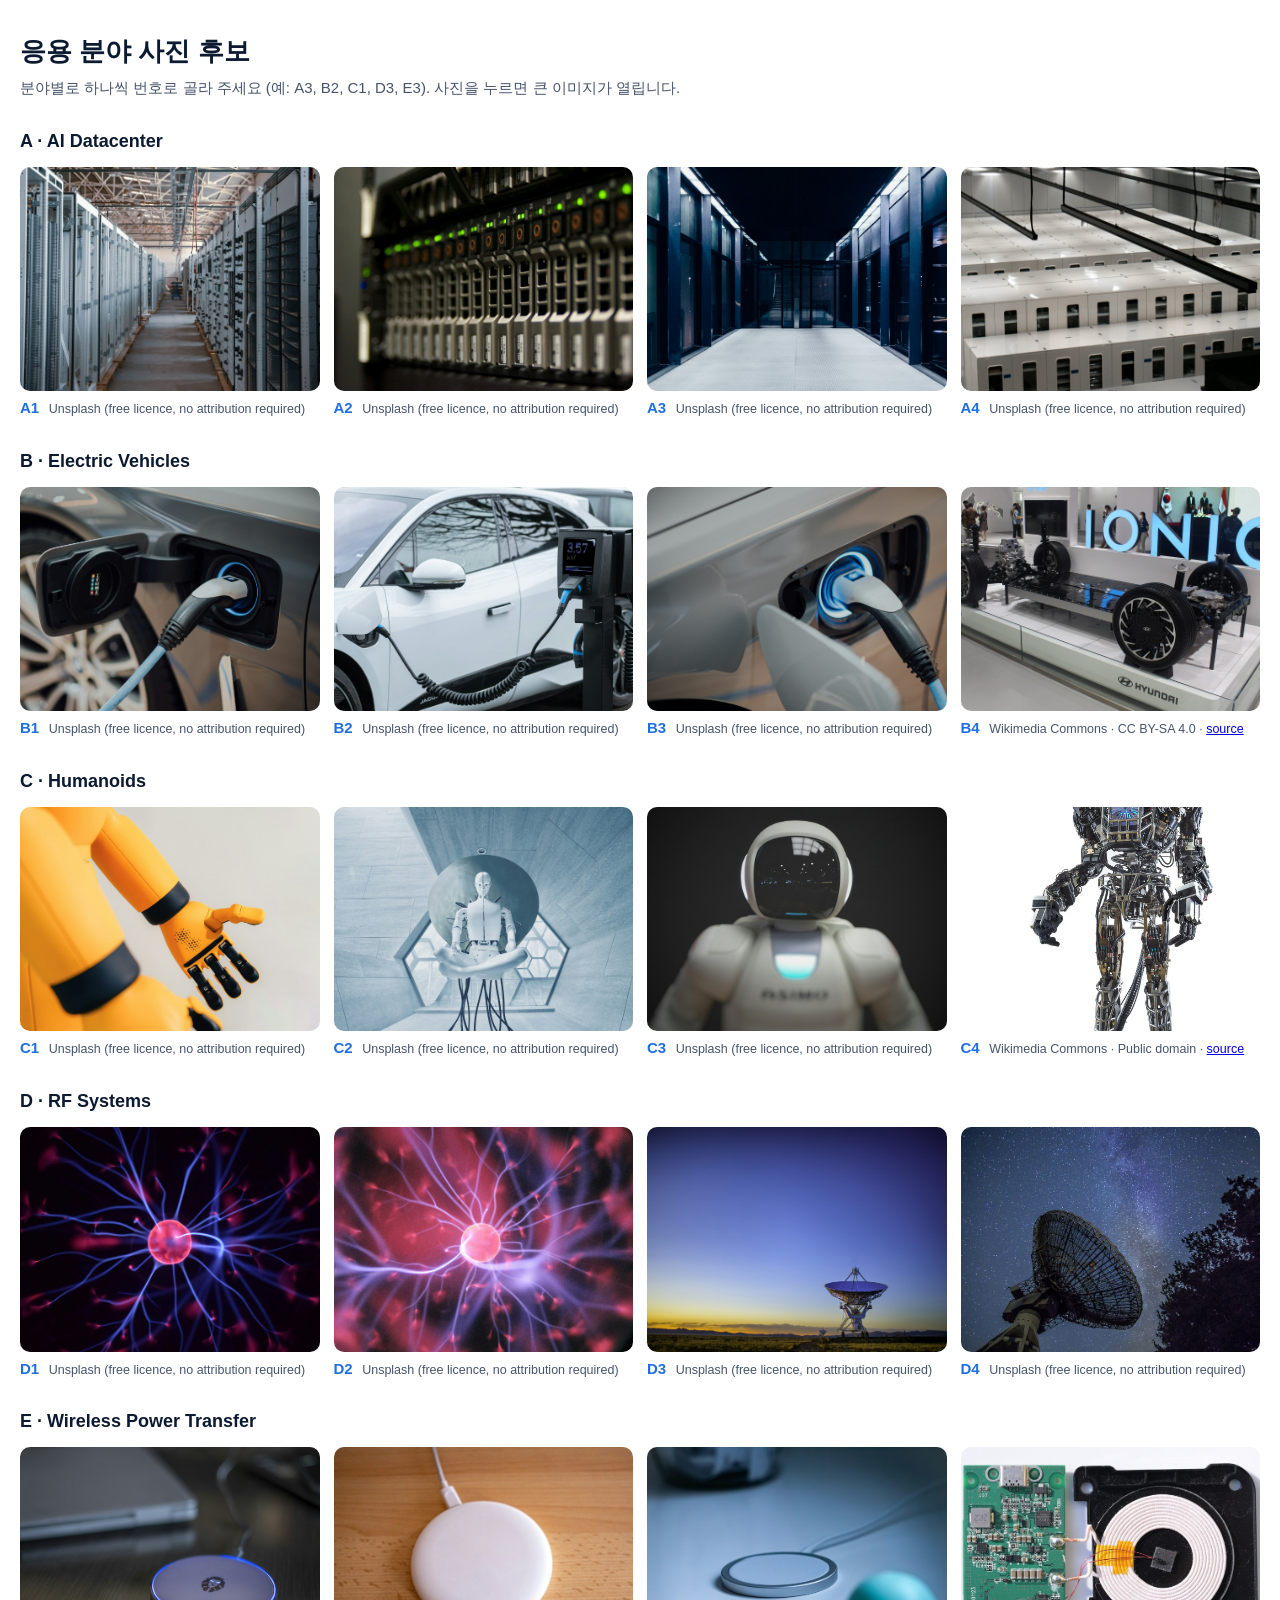
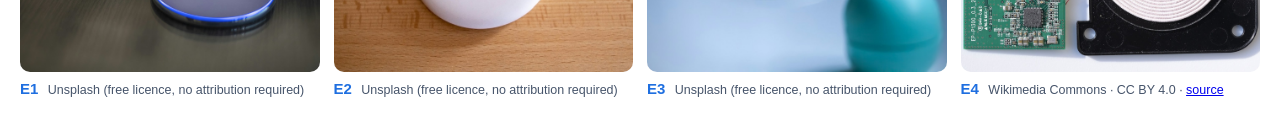
==== candidates/index.html @ ed3c1714 "Add photo candidates page Co-Authored-By: Claude Opus 5.5 (1M context) <noreply@anthropic.com>" ====
<!doctype html><html lang="ko"><head><meta charset="utf-8"><meta name="viewport" content="width=device-width,initial-scale=1"><title>Application photo candidates</title>
<style>body{margin:0;font:15px/1.5 Inter,Arial,sans-serif;color:#0b1a30;background:#fff}main{max-width:1240px;margin:0 auto;padding:32px 16px}h1{font-size:26px;margin:0 0 6px}p{color:#46546a;margin:0 0 24px}h2{font-size:18px;margin:28px 0 12px}.g{display:grid;grid-template-columns:repeat(4,minmax(0,1fr));gap:14px}figure{margin:0}img{width:100%;aspect-ratio:4/3;object-fit:cover;border-radius:10px;display:block}figcaption{font-size:12.5px;color:#46546a;margin-top:6px}figcaption b{font-size:15px;color:#1f6fe0;margin-right:6px}@media(max-width:800px){.g{grid-template-columns:repeat(2,minmax(0,1fr))}}</style></head>
<body><main><h1>응용 분야 사진 후보</h1><p>분야별로 하나씩 번호로 골라 주세요 (예: A3, B2, C1, D3, E3). 사진을 누르면 큰 이미지가 열립니다.</p><section><h2>A · AI Datacenter</h2><div class="g"><figure><a href="img/A1.jpg" target="_blank"><img src="img/A1.jpg" alt="A1"></a><figcaption><b>A1</b> Unsplash (free licence, no attribution required)</figcaption></figure><figure><a href="img/A2.jpg" target="_blank"><img src="img/A2.jpg" alt="A2"></a><figcaption><b>A2</b> Unsplash (free licence, no attribution required)</figcaption></figure><figure><a href="img/A3.jpg" target="_blank"><img src="img/A3.jpg" alt="A3"></a><figcaption><b>A3</b> Unsplash (free licence, no attribution required)</figcaption></figure><figure><a href="img/A4.jpg" target="_blank"><img src="img/A4.jpg" alt="A4"></a><figcaption><b>A4</b> Unsplash (free licence, no attribution required)</figcaption></figure></div></section><section><h2>B · Electric Vehicles</h2><div class="g"><figure><a href="img/B1.jpg" target="_blank"><img src="img/B1.jpg" alt="B1"></a><figcaption><b>B1</b> Unsplash (free licence, no attribution required)</figcaption></figure><figure><a href="img/B2.jpg" target="_blank"><img src="img/B2.jpg" alt="B2"></a><figcaption><b>B2</b> Unsplash (free licence, no attribution required)</figcaption></figure><figure><a href="img/B3.jpg" target="_blank"><img src="img/B3.jpg" alt="B3"></a><figcaption><b>B3</b> Unsplash (free licence, no attribution required)</figcaption></figure><figure><a href="img/B4.jpg" target="_blank"><img src="img/B4.jpg" alt="B4"></a><figcaption><b>B4</b> Wikimedia Commons · CC BY-SA 4.0 · <a href="https://commons.wikimedia.org/wiki/File:Hyundai_Electric_Global_Modular_Platform_showcase.jpg" target="_blank" rel="noopener">source</a></figcaption></figure></div></section><section><h2>C · Humanoids</h2><div class="g"><figure><a href="img/C1.jpg" target="_blank"><img src="img/C1.jpg" alt="C1"></a><figcaption><b>C1</b> Unsplash (free licence, no attribution required)</figcaption></figure><figure><a href="img/C2.jpg" target="_blank"><img src="img/C2.jpg" alt="C2"></a><figcaption><b>C2</b> Unsplash (free licence, no attribution required)</figcaption></figure><figure><a href="img/C3.jpg" target="_blank"><img src="img/C3.jpg" alt="C3"></a><figcaption><b>C3</b> Unsplash (free licence, no attribution required)</figcaption></figure><figure><a href="img/C4.jpg" target="_blank"><img src="img/C4.jpg" alt="C4"></a><figcaption><b>C4</b> Wikimedia Commons · Public domain · <a href="https://commons.wikimedia.org/wiki/File:Atlas_frontview_2013.jpg" target="_blank" rel="noopener">source</a></figcaption></figure></div></section><section><h2>D · RF Systems</h2><div class="g"><figure><a href="img/D1.jpg" target="_blank"><img src="img/D1.jpg" alt="D1"></a><figcaption><b>D1</b> Unsplash (free licence, no attribution required)</figcaption></figure><figure><a href="img/D2.jpg" target="_blank"><img src="img/D2.jpg" alt="D2"></a><figcaption><b>D2</b> Unsplash (free licence, no attribution required)</figcaption></figure><figure><a href="img/D3.jpg" target="_blank"><img src="img/D3.jpg" alt="D3"></a><figcaption><b>D3</b> Unsplash (free licence, no attribution required)</figcaption></figure><figure><a href="img/D4.jpg" target="_blank"><img src="img/D4.jpg" alt="D4"></a><figcaption><b>D4</b> Unsplash (free licence, no attribution required)</figcaption></figure></div></section><section><h2>E · Wireless Power Transfer</h2><div class="g"><figure><a href="img/E1.jpg" target="_blank"><img src="img/E1.jpg" alt="E1"></a><figcaption><b>E1</b> Unsplash (free licence, no attribution required)</figcaption></figure><figure><a href="img/E2.jpg" target="_blank"><img src="img/E2.jpg" alt="E2"></a><figcaption><b>E2</b> Unsplash (free licence, no attribution required)</figcaption></figure><figure><a href="img/E3.jpg" target="_blank"><img src="img/E3.jpg" alt="E3"></a><figcaption><b>E3</b> Unsplash (free licence, no attribution required)</figcaption></figure><figure><a href="img/E4.jpg" target="_blank"><img src="img/E4.jpg" alt="E4"></a><figcaption><b>E4</b> Wikimedia Commons · CC BY 4.0 · <a href="https://commons.wikimedia.org/wiki/File:Samsung_EP-P1300_wireless_charger_internals.jpg" target="_blank" rel="noopener">source</a></figcaption></figure></div></section></main></body></html>
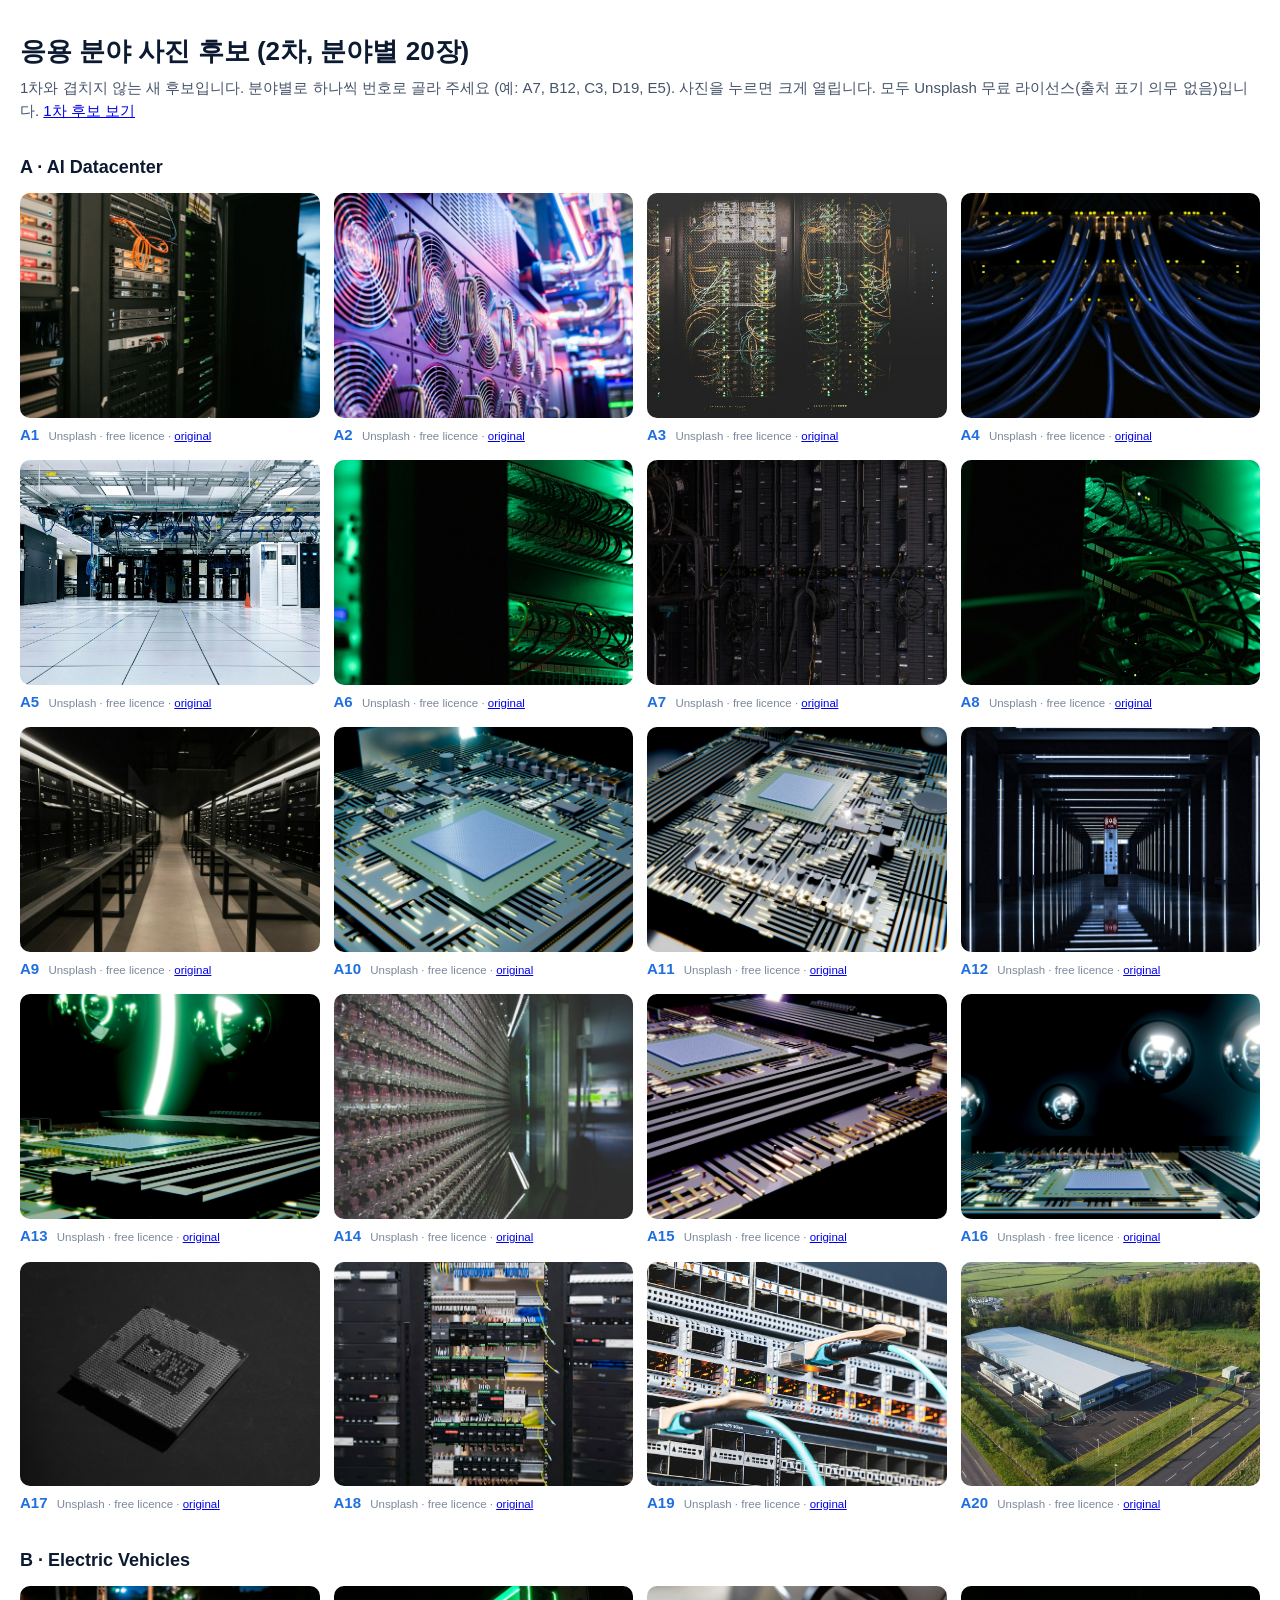
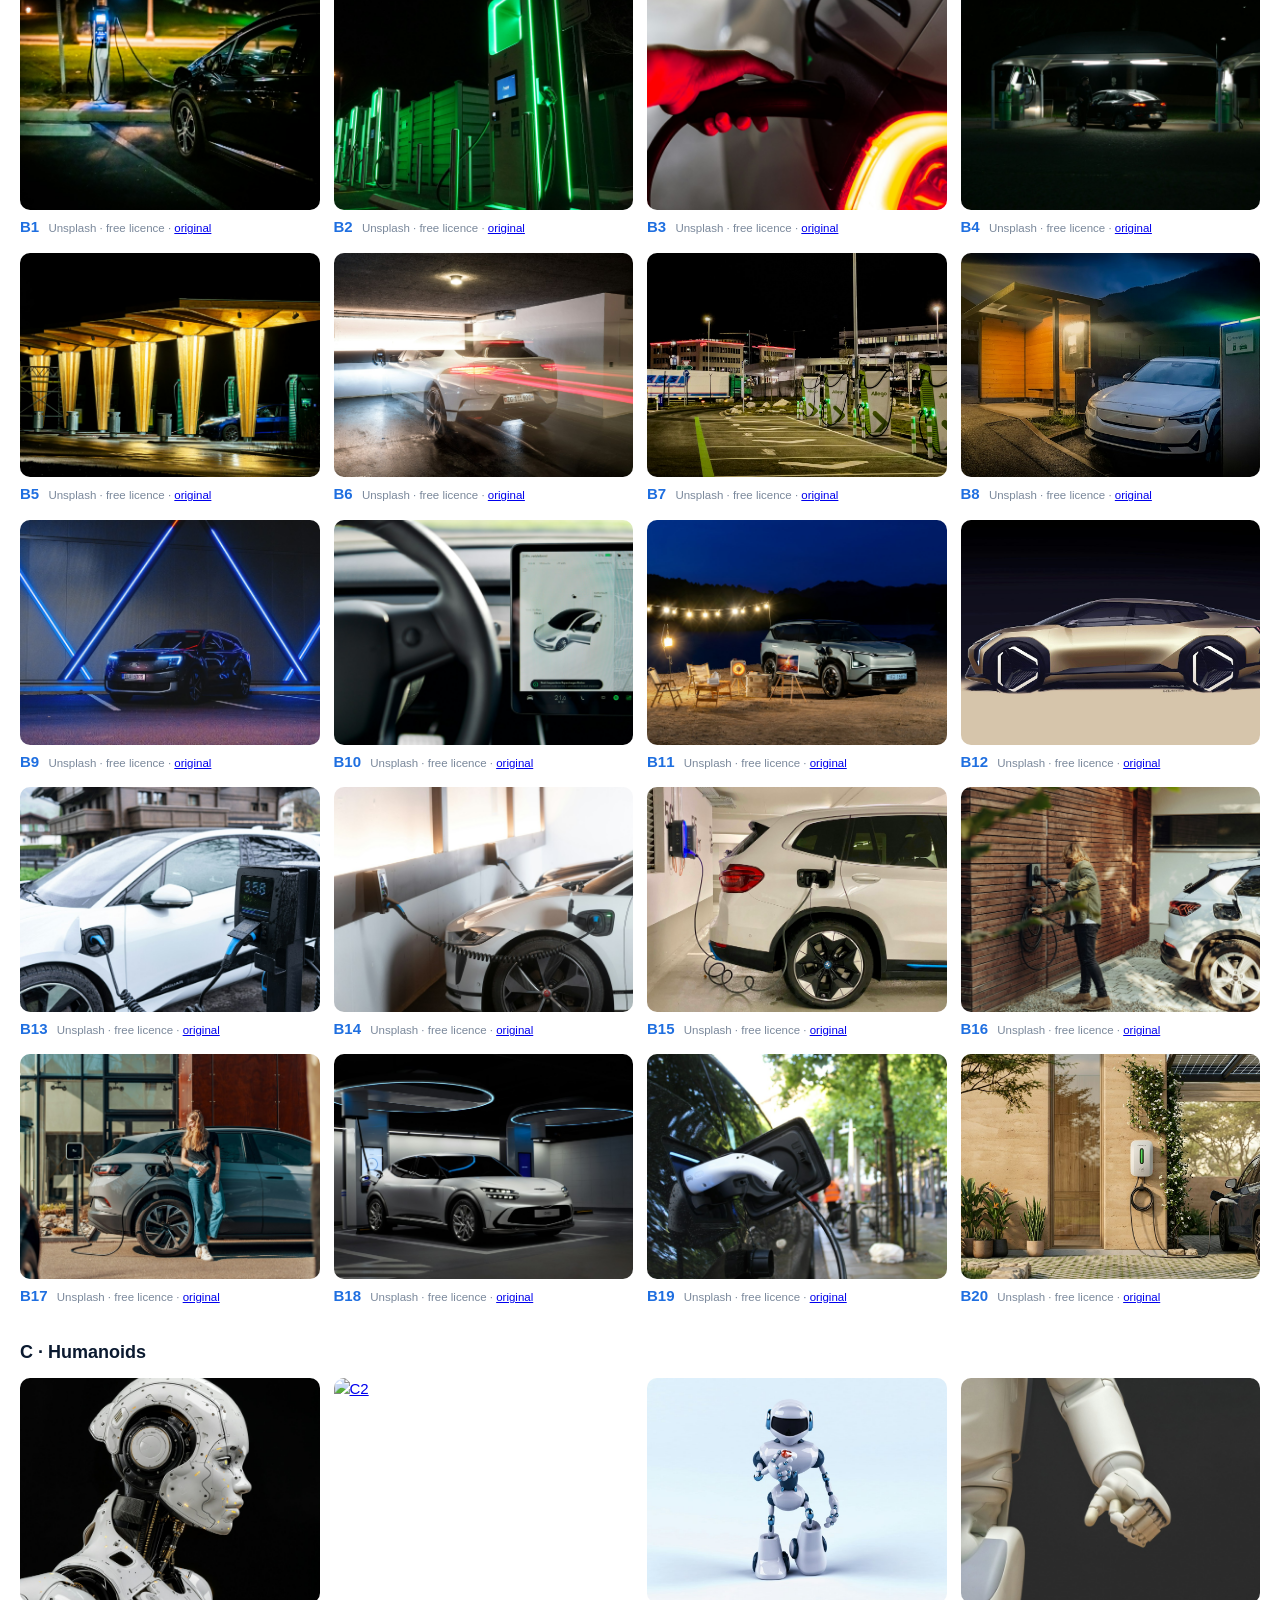
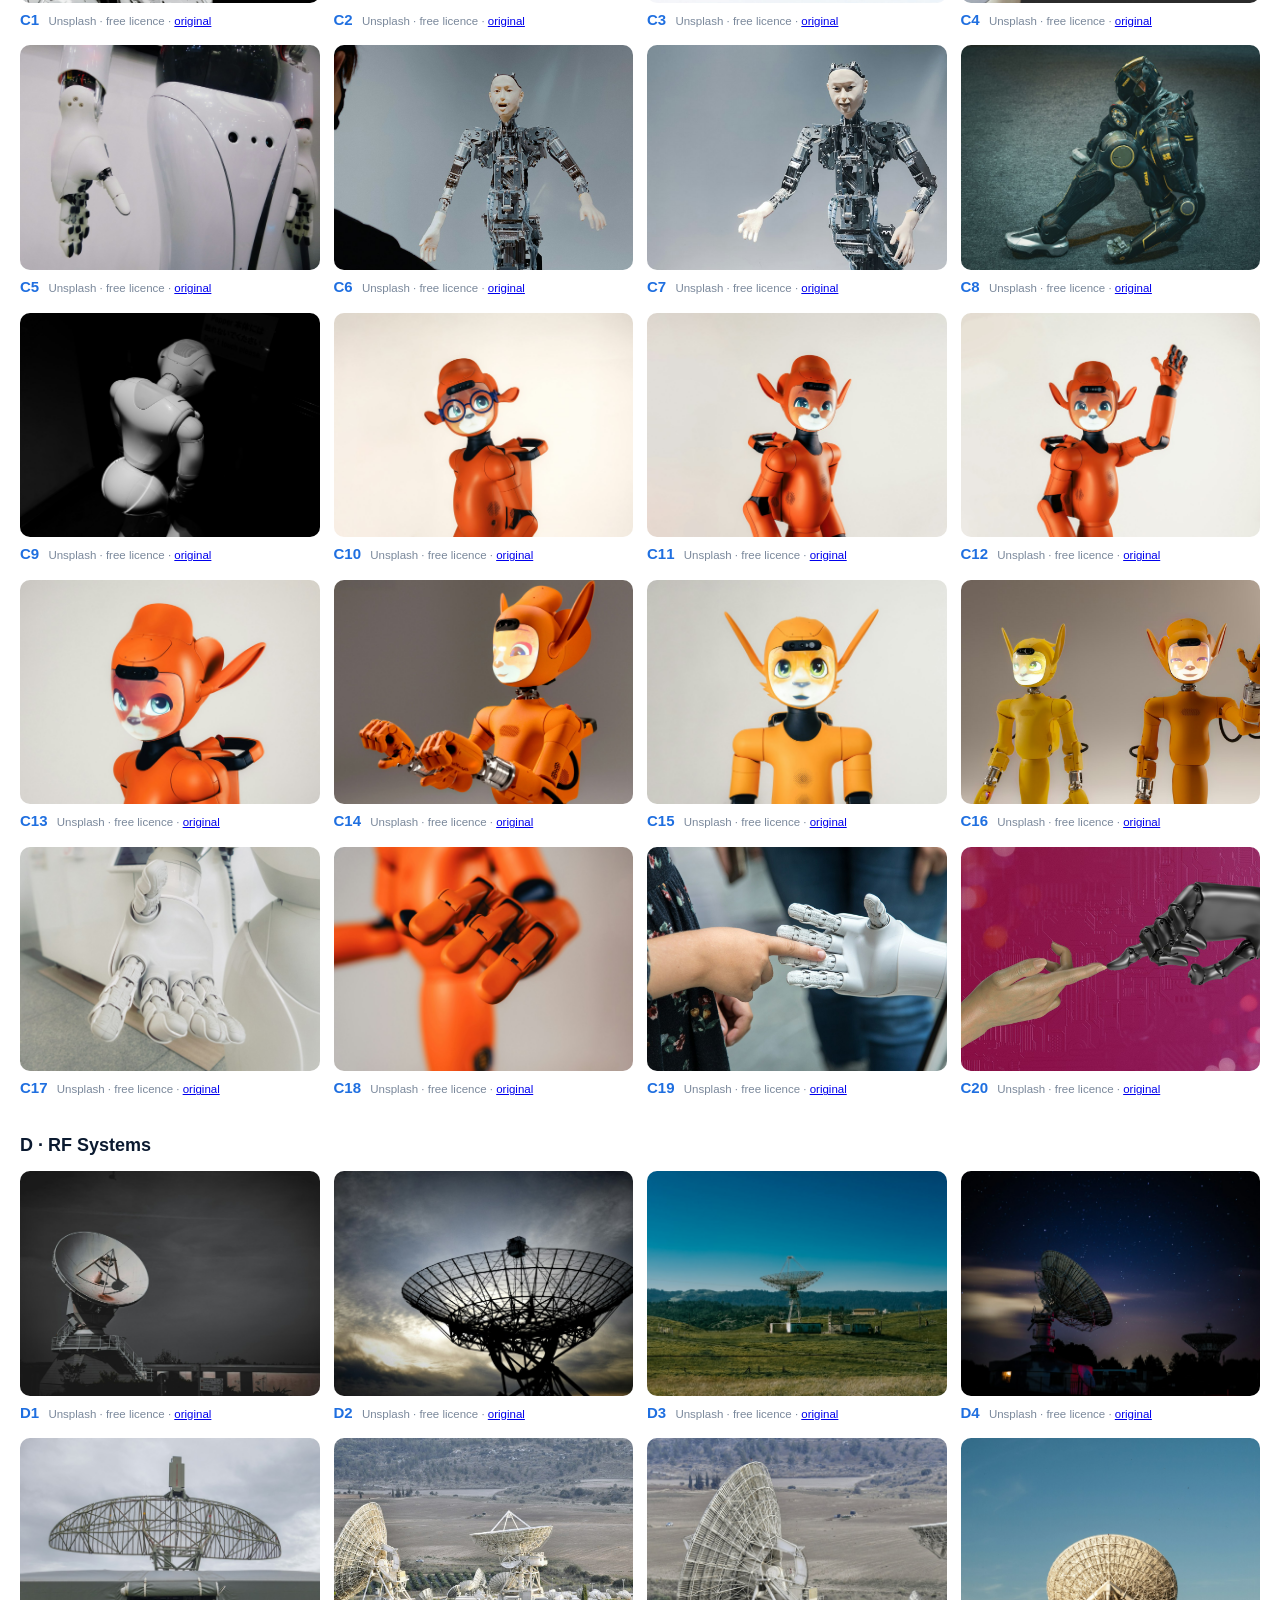
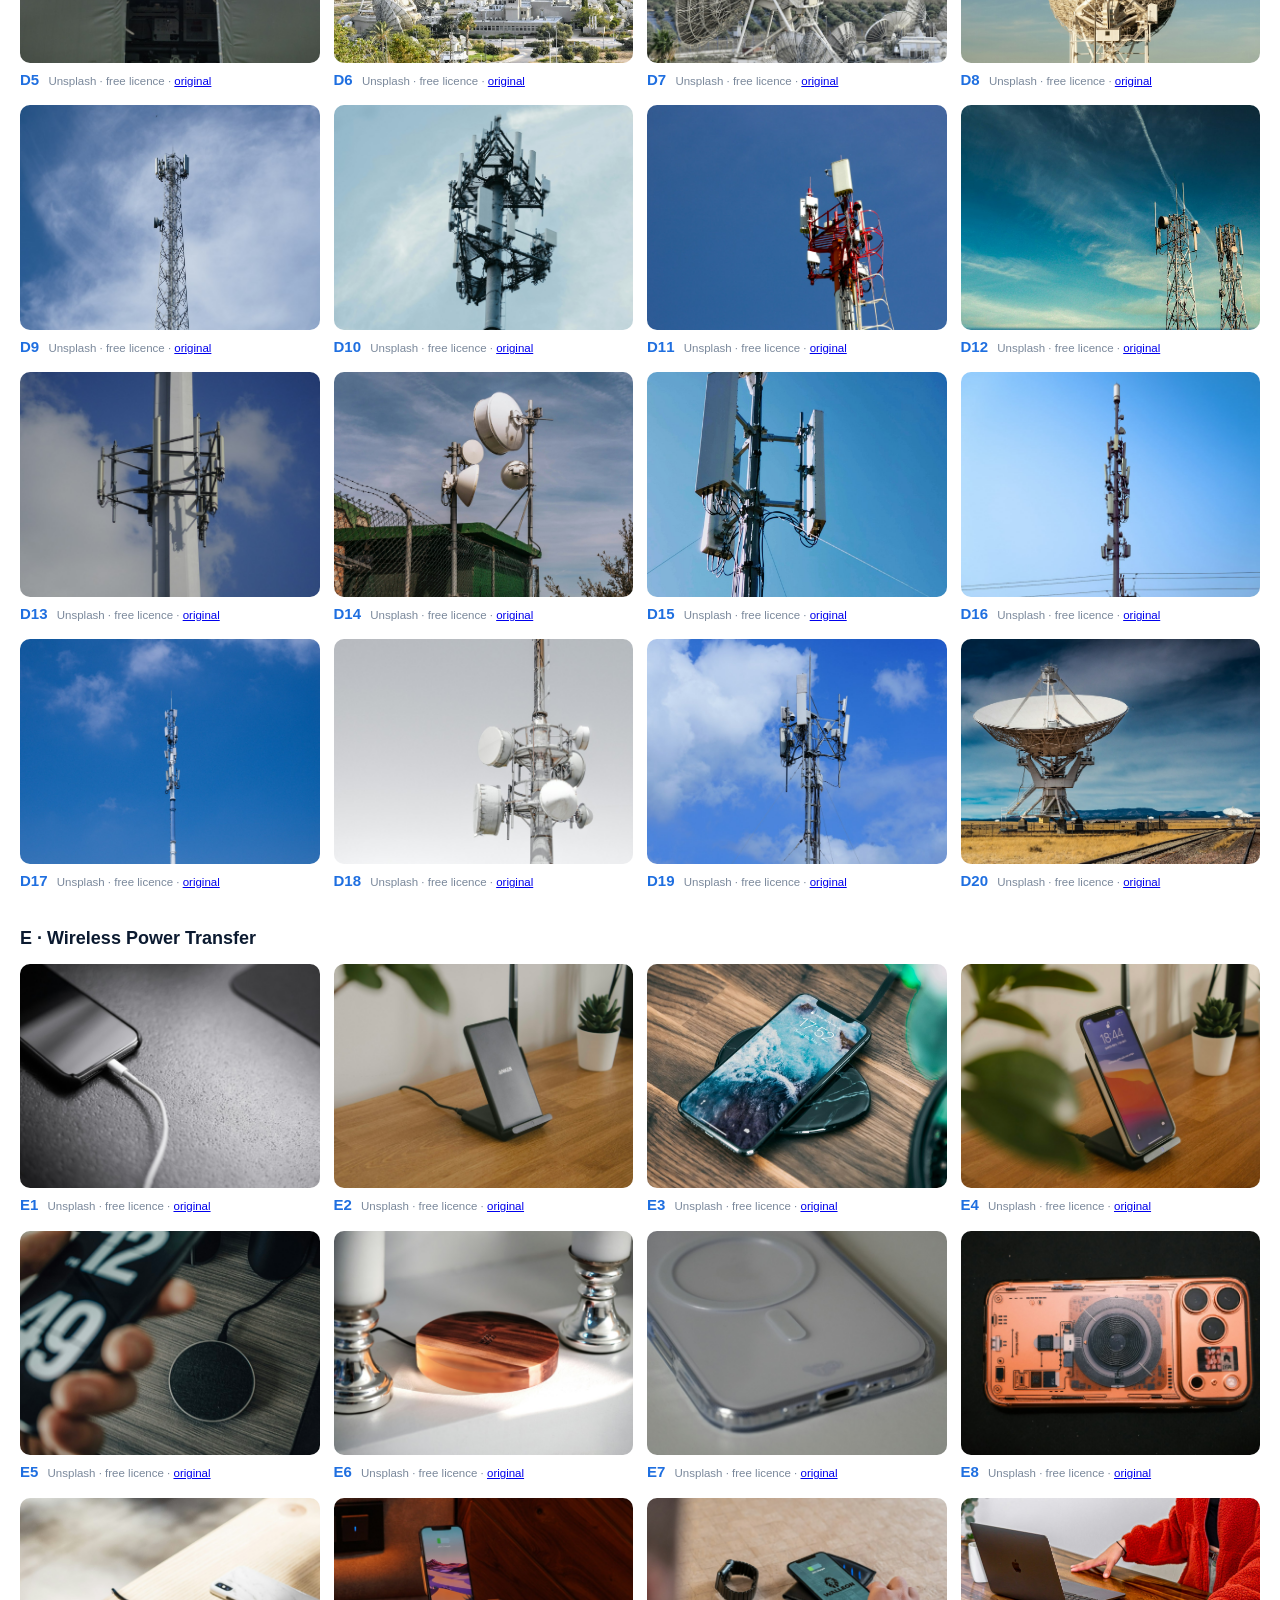
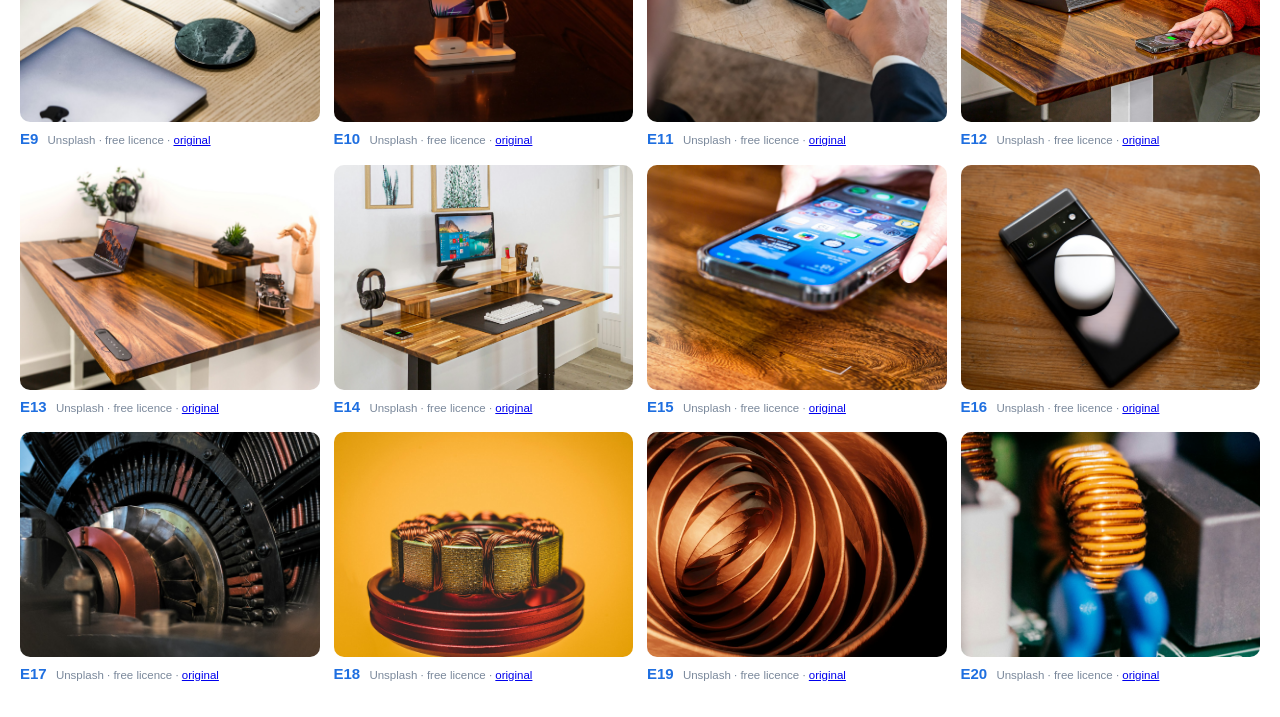
==== commit 48be1551: "Photo candidates round 2 (20 per field); round 1 moved to candidates/round1 Co-Authored-By: Claude O" ====
--- a/candidates/index.html
+++ b/candidates/index.html
@@ -1,3 +1 @@
-<!doctype html><html lang="ko"><head><meta charset="utf-8"><meta name="viewport" content="width=device-width,initial-scale=1"><title>Application photo candidates</title>
-<style>body{margin:0;font:15px/1.5 Inter,Arial,sans-serif;color:#0b1a30;background:#fff}main{max-width:1240px;margin:0 auto;padding:32px 16px}h1{font-size:26px;margin:0 0 6px}p{color:#46546a;margin:0 0 24px}h2{font-size:18px;margin:28px 0 12px}.g{display:grid;grid-template-columns:repeat(4,minmax(0,1fr));gap:14px}figure{margin:0}img{width:100%;aspect-ratio:4/3;object-fit:cover;border-radius:10px;display:block}figcaption{font-size:12.5px;color:#46546a;margin-top:6px}figcaption b{font-size:15px;color:#1f6fe0;margin-right:6px}@media(max-width:800px){.g{grid-template-columns:repeat(2,minmax(0,1fr))}}</style></head>
-<body><main><h1>응용 분야 사진 후보</h1><p>분야별로 하나씩 번호로 골라 주세요 (예: A3, B2, C1, D3, E3). 사진을 누르면 큰 이미지가 열립니다.</p><section><h2>A · AI Datacenter</h2><div class="g"><figure><a href="img/A1.jpg" target="_blank"><img src="img/A1.jpg" alt="A1"></a><figcaption><b>A1</b> Unsplash (free licence, no attribution required)</figcaption></figure><figure><a href="img/A2.jpg" target="_blank"><img src="img/A2.jpg" alt="A2"></a><figcaption><b>A2</b> Unsplash (free licence, no attribution required)</figcaption></figure><figure><a href="img/A3.jpg" target="_blank"><img src="img/A3.jpg" alt="A3"></a><figcaption><b>A3</b> Unsplash (free licence, no attribution required)</figcaption></figure><figure><a href="img/A4.jpg" target="_blank"><img src="img/A4.jpg" alt="A4"></a><figcaption><b>A4</b> Unsplash (free licence, no attribution required)</figcaption></figure></div></section><section><h2>B · Electric Vehicles</h2><div class="g"><figure><a href="img/B1.jpg" target="_blank"><img src="img/B1.jpg" alt="B1"></a><figcaption><b>B1</b> Unsplash (free licence, no attribution required)</figcaption></figure><figure><a href="img/B2.jpg" target="_blank"><img src="img/B2.jpg" alt="B2"></a><figcaption><b>B2</b> Unsplash (free licence, no attribution required)</figcaption></figure><figure><a href="img/B3.jpg" target="_blank"><img src="img/B3.jpg" alt="B3"></a><figcaption><b>B3</b> Unsplash (free licence, no attribution required)</figcaption></figure><figure><a href="img/B4.jpg" target="_blank"><img src="img/B4.jpg" alt="B4"></a><figcaption><b>B4</b> Wikimedia Commons · CC BY-SA 4.0 · <a href="https://commons.wikimedia.org/wiki/File:Hyundai_Electric_Global_Modular_Platform_showcase.jpg" target="_blank" rel="noopener">source</a></figcaption></figure></div></section><section><h2>C · Humanoids</h2><div class="g"><figure><a href="img/C1.jpg" target="_blank"><img src="img/C1.jpg" alt="C1"></a><figcaption><b>C1</b> Unsplash (free licence, no attribution required)</figcaption></figure><figure><a href="img/C2.jpg" target="_blank"><img src="img/C2.jpg" alt="C2"></a><figcaption><b>C2</b> Unsplash (free licence, no attribution required)</figcaption></figure><figure><a href="img/C3.jpg" target="_blank"><img src="img/C3.jpg" alt="C3"></a><figcaption><b>C3</b> Unsplash (free licence, no attribution required)</figcaption></figure><figure><a href="img/C4.jpg" target="_blank"><img src="img/C4.jpg" alt="C4"></a><figcaption><b>C4</b> Wikimedia Commons · Public domain · <a href="https://commons.wikimedia.org/wiki/File:Atlas_frontview_2013.jpg" target="_blank" rel="noopener">source</a></figcaption></figure></div></section><section><h2>D · RF Systems</h2><div class="g"><figure><a href="img/D1.jpg" target="_blank"><img src="img/D1.jpg" alt="D1"></a><figcaption><b>D1</b> Unsplash (free licence, no attribution required)</figcaption></figure><figure><a href="img/D2.jpg" target="_blank"><img src="img/D2.jpg" alt="D2"></a><figcaption><b>D2</b> Unsplash (free licence, no attribution required)</figcaption></figure><figure><a href="img/D3.jpg" target="_blank"><img src="img/D3.jpg" alt="D3"></a><figcaption><b>D3</b> Unsplash (free licence, no attribution required)</figcaption></figure><figure><a href="img/D4.jpg" target="_blank"><img src="img/D4.jpg" alt="D4"></a><figcaption><b>D4</b> Unsplash (free licence, no attribution required)</figcaption></figure></div></section><section><h2>E · Wireless Power Transfer</h2><div class="g"><figure><a href="img/E1.jpg" target="_blank"><img src="img/E1.jpg" alt="E1"></a><figcaption><b>E1</b> Unsplash (free licence, no attribution required)</figcaption></figure><figure><a href="img/E2.jpg" target="_blank"><img src="img/E2.jpg" alt="E2"></a><figcaption><b>E2</b> Unsplash (free licence, no attribution required)</figcaption></figure><figure><a href="img/E3.jpg" target="_blank"><img src="img/E3.jpg" alt="E3"></a><figcaption><b>E3</b> Unsplash (free licence, no attribution required)</figcaption></figure><figure><a href="img/E4.jpg" target="_blank"><img src="img/E4.jpg" alt="E4"></a><figcaption><b>E4</b> Wikimedia Commons · CC BY 4.0 · <a href="https://commons.wikimedia.org/wiki/File:Samsung_EP-P1300_wireless_charger_internals.jpg" target="_blank" rel="noopener">source</a></figcaption></figure></div></section></main></body></html>+<!doctype html><html lang="ko"><head><meta charset="utf-8"><meta name="viewport" content="width=device-width,initial-scale=1"><title>Application photo candidates (round 2)</title><style>body{margin:0;font:15px/1.5 Inter,Arial,sans-serif;color:#0b1a30;background:#fff}main{max-width:1240px;margin:0 auto;padding:32px 16px}h1{font-size:26px;margin:0 0 6px}p{color:#46546a;margin:0 0 24px}h2{font-size:18px;margin:32px 0 12px}.g{display:grid;grid-template-columns:repeat(4,minmax(0,1fr));gap:14px}figure{margin:0}img{width:100%;aspect-ratio:4/3;object-fit:cover;border-radius:10px;display:block}figcaption{font-size:11.5px;color:#7a889b;margin-top:6px}figcaption b{font-size:15px;color:#1f6fe0;margin-right:6px}@media(max-width:800px){.g{grid-template-columns:repeat(2,minmax(0,1fr))}}</style></head><body><main><h1>응용 분야 사진 후보 (2차, 분야별 20장)</h1><p>1차와 겹치지 않는 새 후보입니다. 분야별로 하나씩 번호로 골라 주세요 (예: A7, B12, C3, D19, E5). 사진을 누르면 크게 열립니다. 모두 Unsplash 무료 라이선스(출처 표기 의무 없음)입니다. <a href="round1/">1차 후보 보기</a></p><section><h2>A · AI Datacenter</h2><div class="g"><figure><a href="img/A1.jpg" target="_blank"><img src="img/A1.jpg" alt="A1" loading="lazy"></a><figcaption><b>A1</b> Unsplash · free licence · <a href="https://images.unsplash.com/photo-1695668548342-c0c1ad479aee" target="_blank" rel="noopener">original</a></figcaption></figure><figure><a href="img/A2.jpg" target="_blank"><img src="img/A2.jpg" alt="A2" loading="lazy"></a><figcaption><b>A2</b> Unsplash · free licence · <a href="https://images.unsplash.com/photo-1782094673136-5198a372980c" target="_blank" rel="noopener">original</a></figcaption></figure><figure><a href="img/A3.jpg" target="_blank"><img src="img/A3.jpg" alt="A3" loading="lazy"></a><figcaption><b>A3</b> Unsplash · free licence · <a href="https://images.unsplash.com/photo-1558494949-ef010cbdcc31" target="_blank" rel="noopener">original</a></figcaption></figure><figure><a href="img/A4.jpg" target="_blank"><img src="img/A4.jpg" alt="A4" loading="lazy"></a><figcaption><b>A4</b> Unsplash · free licence · <a href="https://images.unsplash.com/photo-1683322499436-f4383dd59f5a" target="_blank" rel="noopener">original</a></figcaption></figure><figure><a href="img/A5.jpg" target="_blank"><img src="img/A5.jpg" alt="A5" loading="lazy"></a><figcaption><b>A5</b> Unsplash · free licence · <a href="https://images.unsplash.com/photo-1564457461758-8ff96e439e83" target="_blank" rel="noopener">original</a></figcaption></figure><figure><a href="img/A6.jpg" target="_blank"><img src="img/A6.jpg" alt="A6" loading="lazy"></a><figcaption><b>A6</b> Unsplash · free licence · <a href="https://images.unsplash.com/photo-1680992046626-418f7e910589" target="_blank" rel="noopener">original</a></figcaption></figure><figure><a href="img/A7.jpg" target="_blank"><img src="img/A7.jpg" alt="A7" loading="lazy"></a><figcaption><b>A7</b> Unsplash · free licence · <a href="https://images.unsplash.com/photo-1667264501379-c1537934c7ab" target="_blank" rel="noopener">original</a></figcaption></figure><figure><a href="img/A8.jpg" target="_blank"><img src="img/A8.jpg" alt="A8" loading="lazy"></a><figcaption><b>A8</b> Unsplash · free licence · <a href="https://images.unsplash.com/photo-1680992046615-065f58bcb4d8" target="_blank" rel="noopener">original</a></figcaption></figure><figure><a href="img/A9.jpg" target="_blank"><img src="img/A9.jpg" alt="A9" loading="lazy"></a><figcaption><b>A9</b> Unsplash · free licence · <a href="https://images.unsplash.com/photo-1570806775184-7705e67bc464" target="_blank" rel="noopener">original</a></figcaption></figure><figure><a href="img/A10.jpg" target="_blank"><img src="img/A10.jpg" alt="A10" loading="lazy"></a><figcaption><b>A10</b> Unsplash · free licence · <a href="https://images.unsplash.com/photo-1782330301019-5fc4ab9710a7" target="_blank" rel="noopener">original</a></figcaption></figure><figure><a href="img/A11.jpg" target="_blank"><img src="img/A11.jpg" alt="A11" loading="lazy"></a><figcaption><b>A11</b> Unsplash · free licence · <a href="https://images.unsplash.com/photo-1782330389949-9ad00cf1b6f1" target="_blank" rel="noopener">original</a></figcaption></figure><figure><a href="img/A12.jpg" target="_blank"><img src="img/A12.jpg" alt="A12" loading="lazy"></a><figcaption><b>A12</b> Unsplash · free licence · <a href="https://images.unsplash.com/photo-1672679121182-539a127122d0" target="_blank" rel="noopener">original</a></figcaption></figure><figure><a href="img/A13.jpg" target="_blank"><img src="img/A13.jpg" alt="A13" loading="lazy"></a><figcaption><b>A13</b> Unsplash · free licence · <a href="https://images.unsplash.com/photo-1782338937062-2c8849f5ad27" target="_blank" rel="noopener">original</a></figcaption></figure><figure><a href="img/A14.jpg" target="_blank"><img src="img/A14.jpg" alt="A14" loading="lazy"></a><figcaption><b>A14</b> Unsplash · free licence · <a href="https://images.unsplash.com/photo-1629721507321-3c9a7765c392" target="_blank" rel="noopener">original</a></figcaption></figure><figure><a href="img/A15.jpg" target="_blank"><img src="img/A15.jpg" alt="A15" loading="lazy"></a><figcaption><b>A15</b> Unsplash · free licence · <a href="https://images.unsplash.com/photo-1782338938485-93074038d7c9" target="_blank" rel="noopener">original</a></figcaption></figure><figure><a href="img/A16.jpg" target="_blank"><img src="img/A16.jpg" alt="A16" loading="lazy"></a><figcaption><b>A16</b> Unsplash · free licence · <a href="https://images.unsplash.com/photo-1782330300716-63c167c5efac" target="_blank" rel="noopener">original</a></figcaption></figure><figure><a href="img/A17.jpg" target="_blank"><img src="img/A17.jpg" alt="A17" loading="lazy"></a><figcaption><b>A17</b> Unsplash · free licence · <a href="https://images.unsplash.com/photo-1739168283356-d1b9bd1c0954" target="_blank" rel="noopener">original</a></figcaption></figure><figure><a href="img/A18.jpg" target="_blank"><img src="img/A18.jpg" alt="A18" loading="lazy"></a><figcaption><b>A18</b> Unsplash · free licence · <a href="https://images.unsplash.com/photo-1783419752280-46a2073ef7dc" target="_blank" rel="noopener">original</a></figcaption></figure><figure><a href="img/A19.jpg" target="_blank"><img src="img/A19.jpg" alt="A19" loading="lazy"></a><figcaption><b>A19</b> Unsplash · free licence · <a href="https://images.unsplash.com/photo-1682559736721-c2e77ff4c650" target="_blank" rel="noopener">original</a></figcaption></figure><figure><a href="img/A20.jpg" target="_blank"><img src="img/A20.jpg" alt="A20" loading="lazy"></a><figcaption><b>A20</b> Unsplash · free licence · <a href="https://images.unsplash.com/photo-1715026323215-a2dbb71272f6" target="_blank" rel="noopener">original</a></figcaption></figure></div></section><section><h2>B · Electric Vehicles</h2><div class="g"><figure><a href="img/B1.jpg" target="_blank"><img src="img/B1.jpg" alt="B1" loading="lazy"></a><figcaption><b>B1</b> Unsplash · free licence · <a href="https://images.unsplash.com/photo-1631347826177-de288776ed3b" target="_blank" rel="noopener">original</a></figcaption></figure><figure><a href="img/B2.jpg" target="_blank"><img src="img/B2.jpg" alt="B2" loading="lazy"></a><figcaption><b>B2</b> Unsplash · free licence · <a href="https://images.unsplash.com/photo-1639195046198-a73b6d2d9606" target="_blank" rel="noopener">original</a></figcaption></figure><figure><a href="img/B3.jpg" target="_blank"><img src="img/B3.jpg" alt="B3" loading="lazy"></a><figcaption><b>B3</b> Unsplash · free licence · <a href="https://images.unsplash.com/photo-1694889650715-e2f01607861e" target="_blank" rel="noopener">original</a></figcaption></figure><figure><a href="img/B4.jpg" target="_blank"><img src="img/B4.jpg" alt="B4" loading="lazy"></a><figcaption><b>B4</b> Unsplash · free licence · <a href="https://images.unsplash.com/photo-1712072175186-1aaa201962ef" target="_blank" rel="noopener">original</a></figcaption></figure><figure><a href="img/B5.jpg" target="_blank"><img src="img/B5.jpg" alt="B5" loading="lazy"></a><figcaption><b>B5</b> Unsplash · free licence · <a href="https://images.unsplash.com/photo-1783413154353-50531d4244e5" target="_blank" rel="noopener">original</a></figcaption></figure><figure><a href="img/B6.jpg" target="_blank"><img src="img/B6.jpg" alt="B6" loading="lazy"></a><figcaption><b>B6</b> Unsplash · free licence · <a href="https://images.unsplash.com/photo-1783684748873-449b2edea114" target="_blank" rel="noopener">original</a></figcaption></figure><figure><a href="img/B7.jpg" target="_blank"><img src="img/B7.jpg" alt="B7" loading="lazy"></a><figcaption><b>B7</b> Unsplash · free licence · <a href="https://images.unsplash.com/photo-1767042286259-d38926e1f2a4" target="_blank" rel="noopener">original</a></figcaption></figure><figure><a href="img/B8.jpg" target="_blank"><img src="img/B8.jpg" alt="B8" loading="lazy"></a><figcaption><b>B8</b> Unsplash · free licence · <a href="https://images.unsplash.com/photo-1748843765943-27ef9aad505d" target="_blank" rel="noopener">original</a></figcaption></figure><figure><a href="img/B9.jpg" target="_blank"><img src="img/B9.jpg" alt="B9" loading="lazy"></a><figcaption><b>B9</b> Unsplash · free licence · <a href="https://images.unsplash.com/photo-1776610148977-07b1e2dca438" target="_blank" rel="noopener">original</a></figcaption></figure><figure><a href="img/B10.jpg" target="_blank"><img src="img/B10.jpg" alt="B10" loading="lazy"></a><figcaption><b>B10</b> Unsplash · free licence · <a href="https://images.unsplash.com/photo-1665341454924-5f213e625ad7" target="_blank" rel="noopener">original</a></figcaption></figure><figure><a href="img/B11.jpg" target="_blank"><img src="img/B11.jpg" alt="B11" loading="lazy"></a><figcaption><b>B11</b> Unsplash · free licence · <a href="https://images.unsplash.com/photo-1776229285827-0d5891ede0d0" target="_blank" rel="noopener">original</a></figcaption></figure><figure><a href="img/B12.jpg" target="_blank"><img src="img/B12.jpg" alt="B12" loading="lazy"></a><figcaption><b>B12</b> Unsplash · free licence · <a href="https://images.unsplash.com/photo-1704340142770-b52988e5b6eb" target="_blank" rel="noopener">original</a></figcaption></figure><figure><a href="img/B13.jpg" target="_blank"><img src="img/B13.jpg" alt="B13" loading="lazy"></a><figcaption><b>B13</b> Unsplash · free licence · <a href="https://images.unsplash.com/photo-1783684747614-daa6c19a12be" target="_blank" rel="noopener">original</a></figcaption></figure><figure><a href="img/B14.jpg" target="_blank"><img src="img/B14.jpg" alt="B14" loading="lazy"></a><figcaption><b>B14</b> Unsplash · free licence · <a href="https://images.unsplash.com/photo-1763542950623-725ca5be52ec" target="_blank" rel="noopener">original</a></figcaption></figure><figure><a href="img/B15.jpg" target="_blank"><img src="img/B15.jpg" alt="B15" loading="lazy"></a><figcaption><b>B15</b> Unsplash · free licence · <a href="https://images.unsplash.com/photo-1639302610362-4c86747e8680" target="_blank" rel="noopener">original</a></figcaption></figure><figure><a href="img/B16.jpg" target="_blank"><img src="img/B16.jpg" alt="B16" loading="lazy"></a><figcaption><b>B16</b> Unsplash · free licence · <a href="https://images.unsplash.com/photo-1704475386627-dcfcd97ed51a" target="_blank" rel="noopener">original</a></figcaption></figure><figure><a href="img/B17.jpg" target="_blank"><img src="img/B17.jpg" alt="B17" loading="lazy"></a><figcaption><b>B17</b> Unsplash · free licence · <a href="https://images.unsplash.com/photo-1671785120538-c24cbe823ccc" target="_blank" rel="noopener">original</a></figcaption></figure><figure><a href="img/B18.jpg" target="_blank"><img src="img/B18.jpg" alt="B18" loading="lazy"></a><figcaption><b>B18</b> Unsplash · free licence · <a href="https://images.unsplash.com/photo-1666919643134-d97687c1826c" target="_blank" rel="noopener">original</a></figcaption></figure><figure><a href="img/B19.jpg" target="_blank"><img src="img/B19.jpg" alt="B19" loading="lazy"></a><figcaption><b>B19</b> Unsplash · free licence · <a href="https://images.unsplash.com/photo-1567409378873-888d6fa7debc" target="_blank" rel="noopener">original</a></figcaption></figure><figure><a href="img/B20.jpg" target="_blank"><img src="img/B20.jpg" alt="B20" loading="lazy"></a><figcaption><b>B20</b> Unsplash · free licence · <a href="https://images.unsplash.com/photo-1775259928422-779c18e32007" target="_blank" rel="noopener">original</a></figcaption></figure></div></section><section><h2>C · Humanoids</h2><div class="g"><figure><a href="img/C1.jpg" target="_blank"><img src="img/C1.jpg" alt="C1" loading="lazy"></a><figcaption><b>C1</b> Unsplash · free licence · <a href="https://images.unsplash.com/photo-1737644467636-6b0053476bb2" target="_blank" rel="noopener">original</a></figcaption></figure><figure><a href="img/C2.jpg" target="_blank"><img src="img/C2.jpg" alt="C2" loading="lazy"></a><figcaption><b>C2</b> Unsplash · free licence · <a href="https://images.unsplash.com/photo-1666597107756-ef489e9f1f09" target="_blank" rel="noopener">original</a></figcaption></figure><figure><a href="img/C3.jpg" target="_blank"><img src="img/C3.jpg" alt="C3" loading="lazy"></a><figcaption><b>C3</b> Unsplash · free licence · <a href="https://images.unsplash.com/photo-1674544362969-a4269ef0ea69" target="_blank" rel="noopener">original</a></figcaption></figure><figure><a href="img/C4.jpg" target="_blank"><img src="img/C4.jpg" alt="C4" loading="lazy"></a><figcaption><b>C4</b> Unsplash · free licence · <a href="https://images.unsplash.com/photo-1535378273068-9bb67d5beacd" target="_blank" rel="noopener">original</a></figcaption></figure><figure><a href="img/C5.jpg" target="_blank"><img src="img/C5.jpg" alt="C5" loading="lazy"></a><figcaption><b>C5</b> Unsplash · free licence · <a href="https://images.unsplash.com/photo-1564157212225-38fcc211e977" target="_blank" rel="noopener">original</a></figcaption></figure><figure><a href="img/C6.jpg" target="_blank"><img src="img/C6.jpg" alt="C6" loading="lazy"></a><figcaption><b>C6</b> Unsplash · free licence · <a href="https://images.unsplash.com/photo-1634910409614-71a507e13588" target="_blank" rel="noopener">original</a></figcaption></figure><figure><a href="img/C7.jpg" target="_blank"><img src="img/C7.jpg" alt="C7" loading="lazy"></a><figcaption><b>C7</b> Unsplash · free licence · <a href="https://images.unsplash.com/photo-1634909924531-4daae117dbc1" target="_blank" rel="noopener">original</a></figcaption></figure><figure><a href="img/C8.jpg" target="_blank"><img src="img/C8.jpg" alt="C8" loading="lazy"></a><figcaption><b>C8</b> Unsplash · free licence · <a href="https://images.unsplash.com/photo-1773558057882-5a9015d6db28" target="_blank" rel="noopener">original</a></figcaption></figure><figure><a href="img/C9.jpg" target="_blank"><img src="img/C9.jpg" alt="C9" loading="lazy"></a><figcaption><b>C9</b> Unsplash · free licence · <a href="https://images.unsplash.com/photo-1578920103364-21678e392488" target="_blank" rel="noopener">original</a></figcaption></figure><figure><a href="img/C10.jpg" target="_blank"><img src="img/C10.jpg" alt="C10" loading="lazy"></a><figcaption><b>C10</b> Unsplash · free licence · <a href="https://images.unsplash.com/photo-1786540103252-7d1f84eaee78" target="_blank" rel="noopener">original</a></figcaption></figure><figure><a href="img/C11.jpg" target="_blank"><img src="img/C11.jpg" alt="C11" loading="lazy"></a><figcaption><b>C11</b> Unsplash · free licence · <a href="https://images.unsplash.com/photo-1786540103304-e77c2136d7e9" target="_blank" rel="noopener">original</a></figcaption></figure><figure><a href="img/C12.jpg" target="_blank"><img src="img/C12.jpg" alt="C12" loading="lazy"></a><figcaption><b>C12</b> Unsplash · free licence · <a href="https://images.unsplash.com/photo-1786540103214-b60c8632be6e" target="_blank" rel="noopener">original</a></figcaption></figure><figure><a href="img/C13.jpg" target="_blank"><img src="img/C13.jpg" alt="C13" loading="lazy"></a><figcaption><b>C13</b> Unsplash · free licence · <a href="https://images.unsplash.com/photo-1786539861475-acbfaebbc18a" target="_blank" rel="noopener">original</a></figcaption></figure><figure><a href="img/C14.jpg" target="_blank"><img src="img/C14.jpg" alt="C14" loading="lazy"></a><figcaption><b>C14</b> Unsplash · free licence · <a href="https://images.unsplash.com/photo-1767716134775-6787d0def70c" target="_blank" rel="noopener">original</a></figcaption></figure><figure><a href="img/C15.jpg" target="_blank"><img src="img/C15.jpg" alt="C15" loading="lazy"></a><figcaption><b>C15</b> Unsplash · free licence · <a href="https://images.unsplash.com/photo-1786539861480-de22c575043c" target="_blank" rel="noopener">original</a></figcaption></figure><figure><a href="img/C16.jpg" target="_blank"><img src="img/C16.jpg" alt="C16" loading="lazy"></a><figcaption><b>C16</b> Unsplash · free licence · <a href="https://images.unsplash.com/photo-1768323102367-3b324501f01d" target="_blank" rel="noopener">original</a></figcaption></figure><figure><a href="img/C17.jpg" target="_blank"><img src="img/C17.jpg" alt="C17" loading="lazy"></a><figcaption><b>C17</b> Unsplash · free licence · <a href="https://images.unsplash.com/photo-1531746790731-6c087fecd65a" target="_blank" rel="noopener">original</a></figcaption></figure><figure><a href="img/C18.jpg" target="_blank"><img src="img/C18.jpg" alt="C18" loading="lazy"></a><figcaption><b>C18</b> Unsplash · free licence · <a href="https://images.unsplash.com/photo-1786539861533-860fea17321f" target="_blank" rel="noopener">original</a></figcaption></figure><figure><a href="img/C19.jpg" target="_blank"><img src="img/C19.jpg" alt="C19" loading="lazy"></a><figcaption><b>C19</b> Unsplash · free licence · <a href="https://images.unsplash.com/photo-1682159672286-40790338349b" target="_blank" rel="noopener">original</a></figcaption></figure><figure><a href="img/C20.jpg" target="_blank"><img src="img/C20.jpg" alt="C20" loading="lazy"></a><figcaption><b>C20</b> Unsplash · free licence · <a href="https://images.unsplash.com/photo-1694903110330-cc64b7e1d21d" target="_blank" rel="noopener">original</a></figcaption></figure></div></section><section><h2>D · RF Systems</h2><div class="g"><figure><a href="img/D1.jpg" target="_blank"><img src="img/D1.jpg" alt="D1" loading="lazy"></a><figcaption><b>D1</b> Unsplash · free licence · <a href="https://images.unsplash.com/photo-1714255288526-cc155b548aac" target="_blank" rel="noopener">original</a></figcaption></figure><figure><a href="img/D2.jpg" target="_blank"><img src="img/D2.jpg" alt="D2" loading="lazy"></a><figcaption><b>D2</b> Unsplash · free licence · <a href="https://images.unsplash.com/photo-1569849093193-4f1a293992a1" target="_blank" rel="noopener">original</a></figcaption></figure><figure><a href="img/D3.jpg" target="_blank"><img src="img/D3.jpg" alt="D3" loading="lazy"></a><figcaption><b>D3</b> Unsplash · free licence · <a href="https://images.unsplash.com/photo-1642998188575-3285ae20adda" target="_blank" rel="noopener">original</a></figcaption></figure><figure><a href="img/D4.jpg" target="_blank"><img src="img/D4.jpg" alt="D4" loading="lazy"></a><figcaption><b>D4</b> Unsplash · free licence · <a href="https://images.unsplash.com/photo-1537984827217-96d3397ba7ec" target="_blank" rel="noopener">original</a></figcaption></figure><figure><a href="img/D5.jpg" target="_blank"><img src="img/D5.jpg" alt="D5" loading="lazy"></a><figcaption><b>D5</b> Unsplash · free licence · <a href="https://images.unsplash.com/photo-1707236585778-cc1f5a0e3963" target="_blank" rel="noopener">original</a></figcaption></figure><figure><a href="img/D6.jpg" target="_blank"><img src="img/D6.jpg" alt="D6" loading="lazy"></a><figcaption><b>D6</b> Unsplash · free licence · <a href="https://images.unsplash.com/photo-1666724887170-794d90821679" target="_blank" rel="noopener">original</a></figcaption></figure><figure><a href="img/D7.jpg" target="_blank"><img src="img/D7.jpg" alt="D7" loading="lazy"></a><figcaption><b>D7</b> Unsplash · free licence · <a href="https://images.unsplash.com/photo-1666725555810-d4fd33638dfa" target="_blank" rel="noopener">original</a></figcaption></figure><figure><a href="img/D8.jpg" target="_blank"><img src="img/D8.jpg" alt="D8" loading="lazy"></a><figcaption><b>D8</b> Unsplash · free licence · <a href="https://images.unsplash.com/photo-1786820726335-2c706bab847b" target="_blank" rel="noopener">original</a></figcaption></figure><figure><a href="img/D9.jpg" target="_blank"><img src="img/D9.jpg" alt="D9" loading="lazy"></a><figcaption><b>D9</b> Unsplash · free licence · <a href="https://images.unsplash.com/photo-1780299804244-2c17afb1a214" target="_blank" rel="noopener">original</a></figcaption></figure><figure><a href="img/D10.jpg" target="_blank"><img src="img/D10.jpg" alt="D10" loading="lazy"></a><figcaption><b>D10</b> Unsplash · free licence · <a href="https://images.unsplash.com/photo-1660620949746-c0f2a54538ef" target="_blank" rel="noopener">original</a></figcaption></figure><figure><a href="img/D11.jpg" target="_blank"><img src="img/D11.jpg" alt="D11" loading="lazy"></a><figcaption><b>D11</b> Unsplash · free licence · <a href="https://images.unsplash.com/photo-1721995656938-ddc26c0f5071" target="_blank" rel="noopener">original</a></figcaption></figure><figure><a href="img/D12.jpg" target="_blank"><img src="img/D12.jpg" alt="D12" loading="lazy"></a><figcaption><b>D12</b> Unsplash · free licence · <a href="https://images.unsplash.com/photo-1602823284936-463177448097" target="_blank" rel="noopener">original</a></figcaption></figure><figure><a href="img/D13.jpg" target="_blank"><img src="img/D13.jpg" alt="D13" loading="lazy"></a><figcaption><b>D13</b> Unsplash · free licence · <a href="https://images.unsplash.com/photo-1747304349412-2e11b9b7d412" target="_blank" rel="noopener">original</a></figcaption></figure><figure><a href="img/D14.jpg" target="_blank"><img src="img/D14.jpg" alt="D14" loading="lazy"></a><figcaption><b>D14</b> Unsplash · free licence · <a href="https://images.unsplash.com/photo-1714249619947-fc8ffb5e11b4" target="_blank" rel="noopener">original</a></figcaption></figure><figure><a href="img/D15.jpg" target="_blank"><img src="img/D15.jpg" alt="D15" loading="lazy"></a><figcaption><b>D15</b> Unsplash · free licence · <a href="https://images.unsplash.com/photo-1584572721008-9bf1c487c81a" target="_blank" rel="noopener">original</a></figcaption></figure><figure><a href="img/D16.jpg" target="_blank"><img src="img/D16.jpg" alt="D16" loading="lazy"></a><figcaption><b>D16</b> Unsplash · free licence · <a href="https://images.unsplash.com/photo-1641893693625-9ca8b46dd73f" target="_blank" rel="noopener">original</a></figcaption></figure><figure><a href="img/D17.jpg" target="_blank"><img src="img/D17.jpg" alt="D17" loading="lazy"></a><figcaption><b>D17</b> Unsplash · free licence · <a href="https://images.unsplash.com/photo-1725868215825-502611ae94ef" target="_blank" rel="noopener">original</a></figcaption></figure><figure><a href="img/D18.jpg" target="_blank"><img src="img/D18.jpg" alt="D18" loading="lazy"></a><figcaption><b>D18</b> Unsplash · free licence · <a href="https://images.unsplash.com/photo-1511233744044-194342066754" target="_blank" rel="noopener">original</a></figcaption></figure><figure><a href="img/D19.jpg" target="_blank"><img src="img/D19.jpg" alt="D19" loading="lazy"></a><figcaption><b>D19</b> Unsplash · free licence · <a href="https://images.unsplash.com/photo-1763392638128-647961c3ccd7" target="_blank" rel="noopener">original</a></figcaption></figure><figure><a href="img/D20.jpg" target="_blank"><img src="img/D20.jpg" alt="D20" loading="lazy"></a><figcaption><b>D20</b> Unsplash · free licence · <a href="https://images.unsplash.com/photo-1702485665912-0c79685081e1" target="_blank" rel="noopener">original</a></figcaption></figure></div></section><section><h2>E · Wireless Power Transfer</h2><div class="g"><figure><a href="img/E1.jpg" target="_blank"><img src="img/E1.jpg" alt="E1" loading="lazy"></a><figcaption><b>E1</b> Unsplash · free licence · <a href="https://images.unsplash.com/photo-1557767382-97b28f5488e7" target="_blank" rel="noopener">original</a></figcaption></figure><figure><a href="img/E2.jpg" target="_blank"><img src="img/E2.jpg" alt="E2" loading="lazy"></a><figcaption><b>E2</b> Unsplash · free licence · <a href="https://images.unsplash.com/photo-1617975316514-69cd7e16c2a4" target="_blank" rel="noopener">original</a></figcaption></figure><figure><a href="img/E3.jpg" target="_blank"><img src="img/E3.jpg" alt="E3" loading="lazy"></a><figcaption><b>E3</b> Unsplash · free licence · <a href="https://images.unsplash.com/photo-1598978465764-7db2b679c694" target="_blank" rel="noopener">original</a></figcaption></figure><figure><a href="img/E4.jpg" target="_blank"><img src="img/E4.jpg" alt="E4" loading="lazy"></a><figcaption><b>E4</b> Unsplash · free licence · <a href="https://images.unsplash.com/photo-1617975426095-f073792aef15" target="_blank" rel="noopener">original</a></figcaption></figure><figure><a href="img/E5.jpg" target="_blank"><img src="img/E5.jpg" alt="E5" loading="lazy"></a><figcaption><b>E5</b> Unsplash · free licence · <a href="https://images.unsplash.com/photo-1558455546-b6bade265b03" target="_blank" rel="noopener">original</a></figcaption></figure><figure><a href="img/E6.jpg" target="_blank"><img src="img/E6.jpg" alt="E6" loading="lazy"></a><figcaption><b>E6</b> Unsplash · free licence · <a href="https://images.unsplash.com/photo-1677870359773-bad33fbc6d5d" target="_blank" rel="noopener">original</a></figcaption></figure><figure><a href="img/E7.jpg" target="_blank"><img src="img/E7.jpg" alt="E7" loading="lazy"></a><figcaption><b>E7</b> Unsplash · free licence · <a href="https://images.unsplash.com/photo-1771142061210-95e97225641e" target="_blank" rel="noopener">original</a></figcaption></figure><figure><a href="img/E8.jpg" target="_blank"><img src="img/E8.jpg" alt="E8" loading="lazy"></a><figcaption><b>E8</b> Unsplash · free licence · <a href="https://images.unsplash.com/photo-1781614552387-670c155f5afc" target="_blank" rel="noopener">original</a></figcaption></figure><figure><a href="img/E9.jpg" target="_blank"><img src="img/E9.jpg" alt="E9" loading="lazy"></a><figcaption><b>E9</b> Unsplash · free licence · <a href="https://images.unsplash.com/photo-1543472750-506bacbf5808" target="_blank" rel="noopener">original</a></figcaption></figure><figure><a href="img/E10.jpg" target="_blank"><img src="img/E10.jpg" alt="E10" loading="lazy"></a><figcaption><b>E10</b> Unsplash · free licence · <a href="https://images.unsplash.com/photo-1681382659831-2f3b16748a64" target="_blank" rel="noopener">original</a></figcaption></figure><figure><a href="img/E11.jpg" target="_blank"><img src="img/E11.jpg" alt="E11" loading="lazy"></a><figcaption><b>E11</b> Unsplash · free licence · <a href="https://images.unsplash.com/photo-1634511467887-69c0c04b5897" target="_blank" rel="noopener">original</a></figcaption></figure><figure><a href="img/E12.jpg" target="_blank"><img src="img/E12.jpg" alt="E12" loading="lazy"></a><figcaption><b>E12</b> Unsplash · free licence · <a href="https://images.unsplash.com/photo-1678733405363-f16dab3e580a" target="_blank" rel="noopener">original</a></figcaption></figure><figure><a href="img/E13.jpg" target="_blank"><img src="img/E13.jpg" alt="E13" loading="lazy"></a><figcaption><b>E13</b> Unsplash · free licence · <a href="https://images.unsplash.com/photo-1678733405763-ecaf19dbccbe" target="_blank" rel="noopener">original</a></figcaption></figure><figure><a href="img/E14.jpg" target="_blank"><img src="img/E14.jpg" alt="E14" loading="lazy"></a><figcaption><b>E14</b> Unsplash · free licence · <a href="https://images.unsplash.com/photo-1678733404598-d56e3d232483" target="_blank" rel="noopener">original</a></figcaption></figure><figure><a href="img/E15.jpg" target="_blank"><img src="img/E15.jpg" alt="E15" loading="lazy"></a><figcaption><b>E15</b> Unsplash · free licence · <a href="https://images.unsplash.com/photo-1678733404732-a09ab763c6fe" target="_blank" rel="noopener">original</a></figcaption></figure><figure><a href="img/E16.jpg" target="_blank"><img src="img/E16.jpg" alt="E16" loading="lazy"></a><figcaption><b>E16</b> Unsplash · free licence · <a href="https://images.unsplash.com/photo-1659353672310-ededf20d2c14" target="_blank" rel="noopener">original</a></figcaption></figure><figure><a href="img/E17.jpg" target="_blank"><img src="img/E17.jpg" alt="E17" loading="lazy"></a><figcaption><b>E17</b> Unsplash · free licence · <a href="https://images.unsplash.com/photo-1555941911-2c0c77a44ea4" target="_blank" rel="noopener">original</a></figcaption></figure><figure><a href="img/E18.jpg" target="_blank"><img src="img/E18.jpg" alt="E18" loading="lazy"></a><figcaption><b>E18</b> Unsplash · free licence · <a href="https://images.unsplash.com/photo-1596213812143-ff89bd9ddecd" target="_blank" rel="noopener">original</a></figcaption></figure><figure><a href="img/E19.jpg" target="_blank"><img src="img/E19.jpg" alt="E19" loading="lazy"></a><figcaption><b>E19</b> Unsplash · free licence · <a href="https://images.unsplash.com/photo-1613031595732-3725a58bd309" target="_blank" rel="noopener">original</a></figcaption></figure><figure><a href="img/E20.jpg" target="_blank"><img src="img/E20.jpg" alt="E20" loading="lazy"></a><figcaption><b>E20</b> Unsplash · free licence · <a href="https://images.unsplash.com/photo-1707622611362-13ea1bf4a466" target="_blank" rel="noopener">original</a></figcaption></figure></div></section></main></body></html>
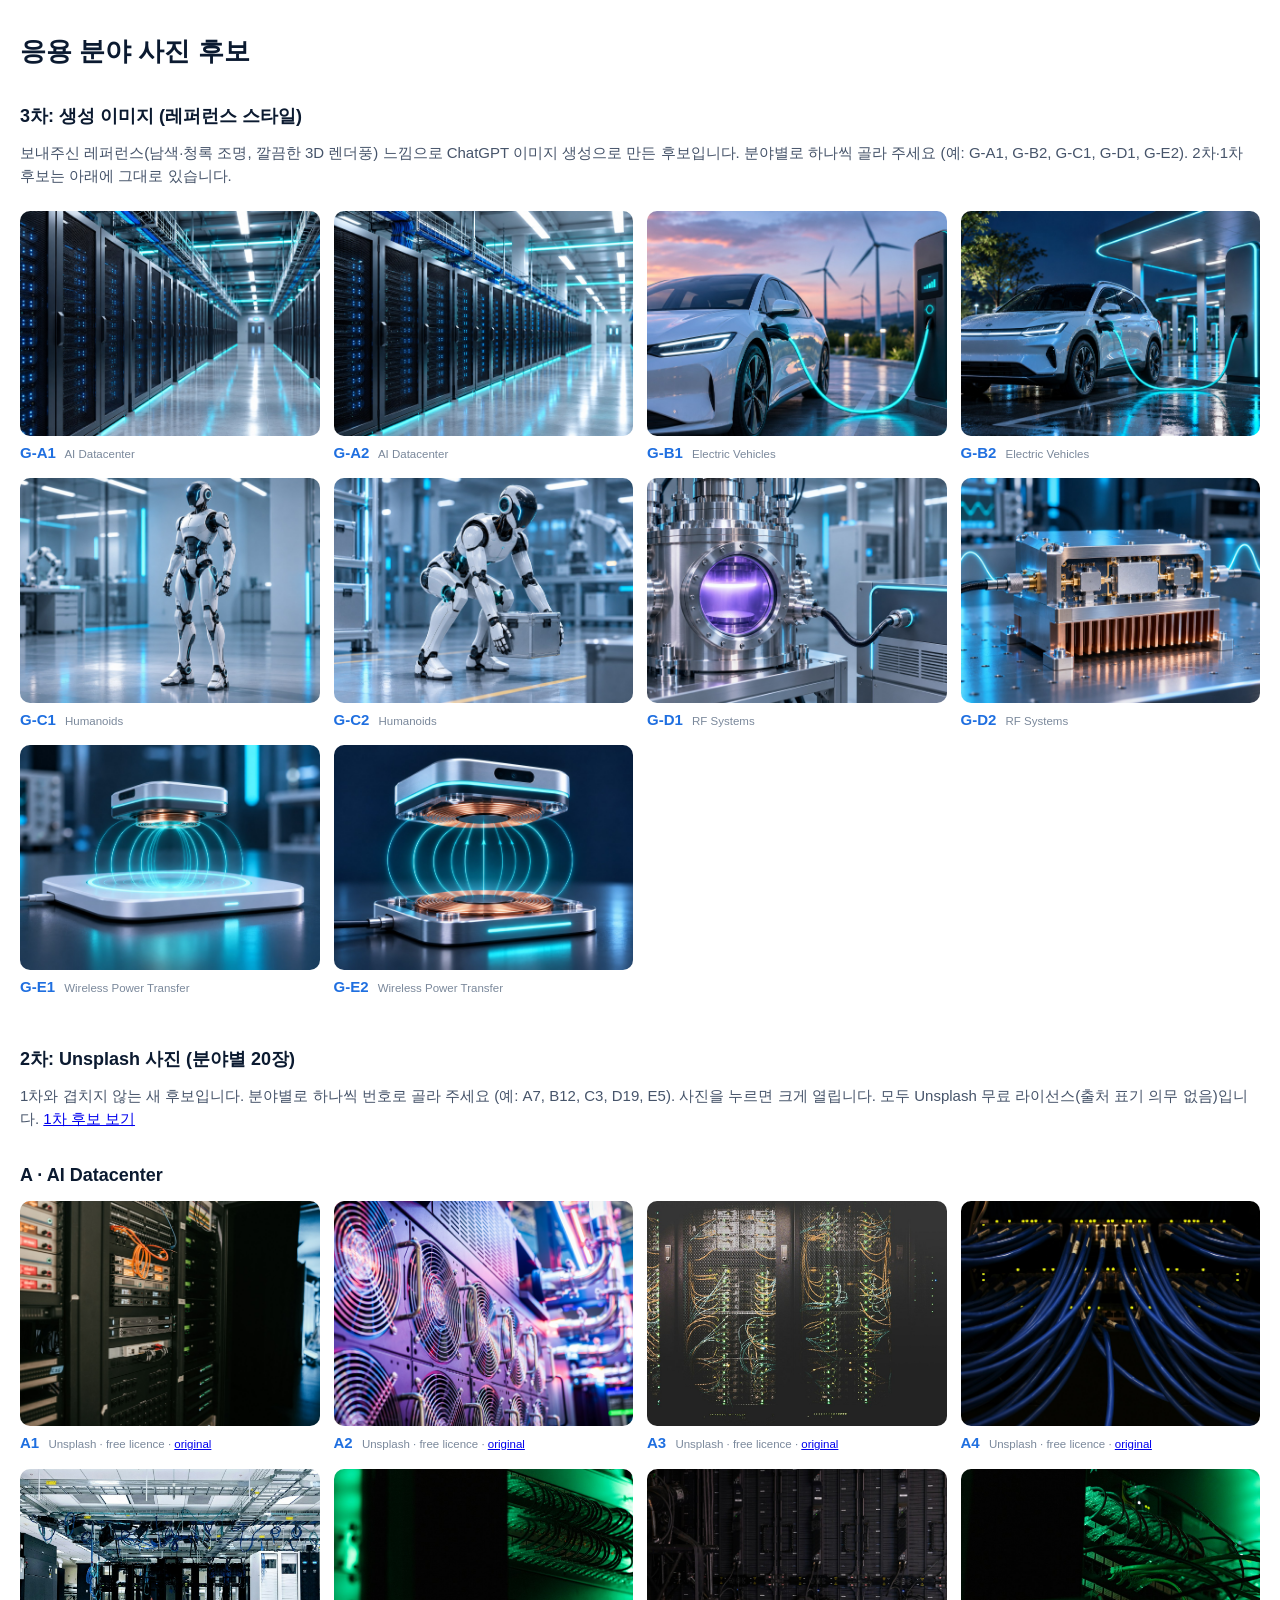
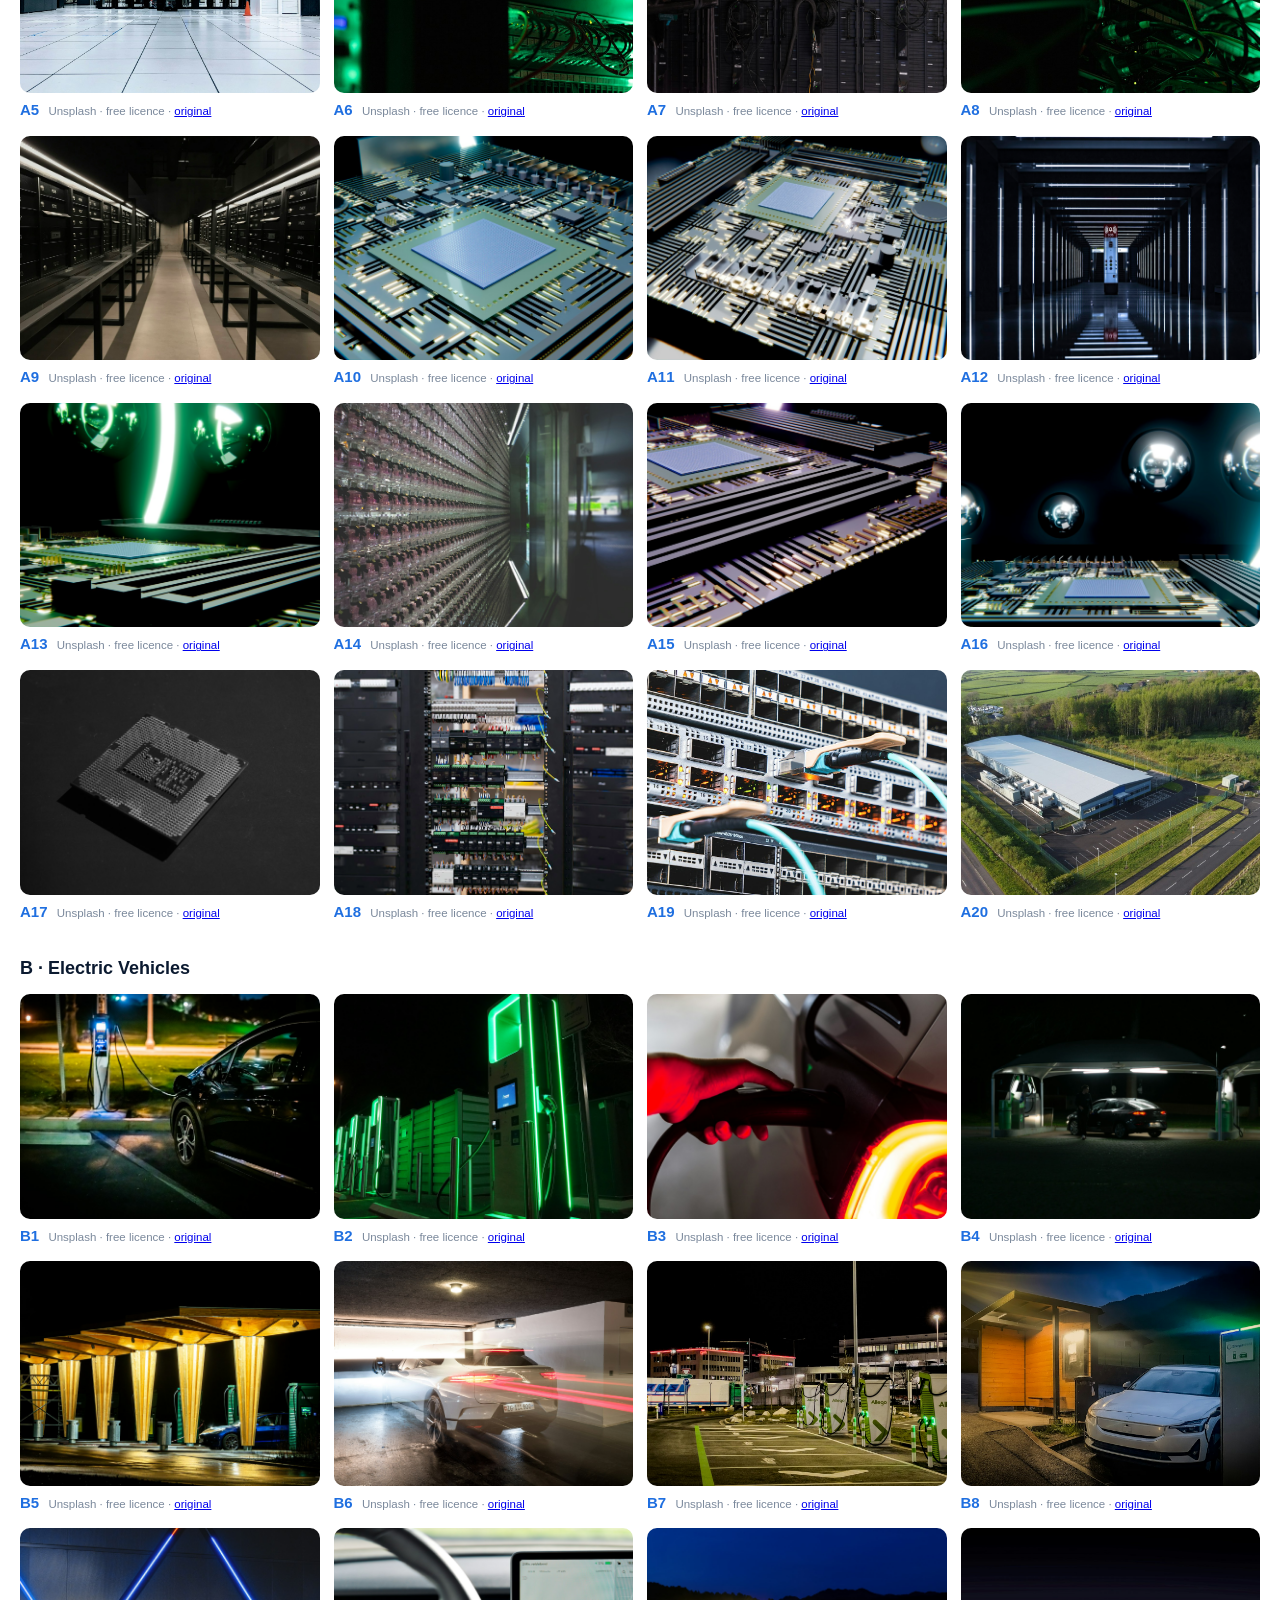
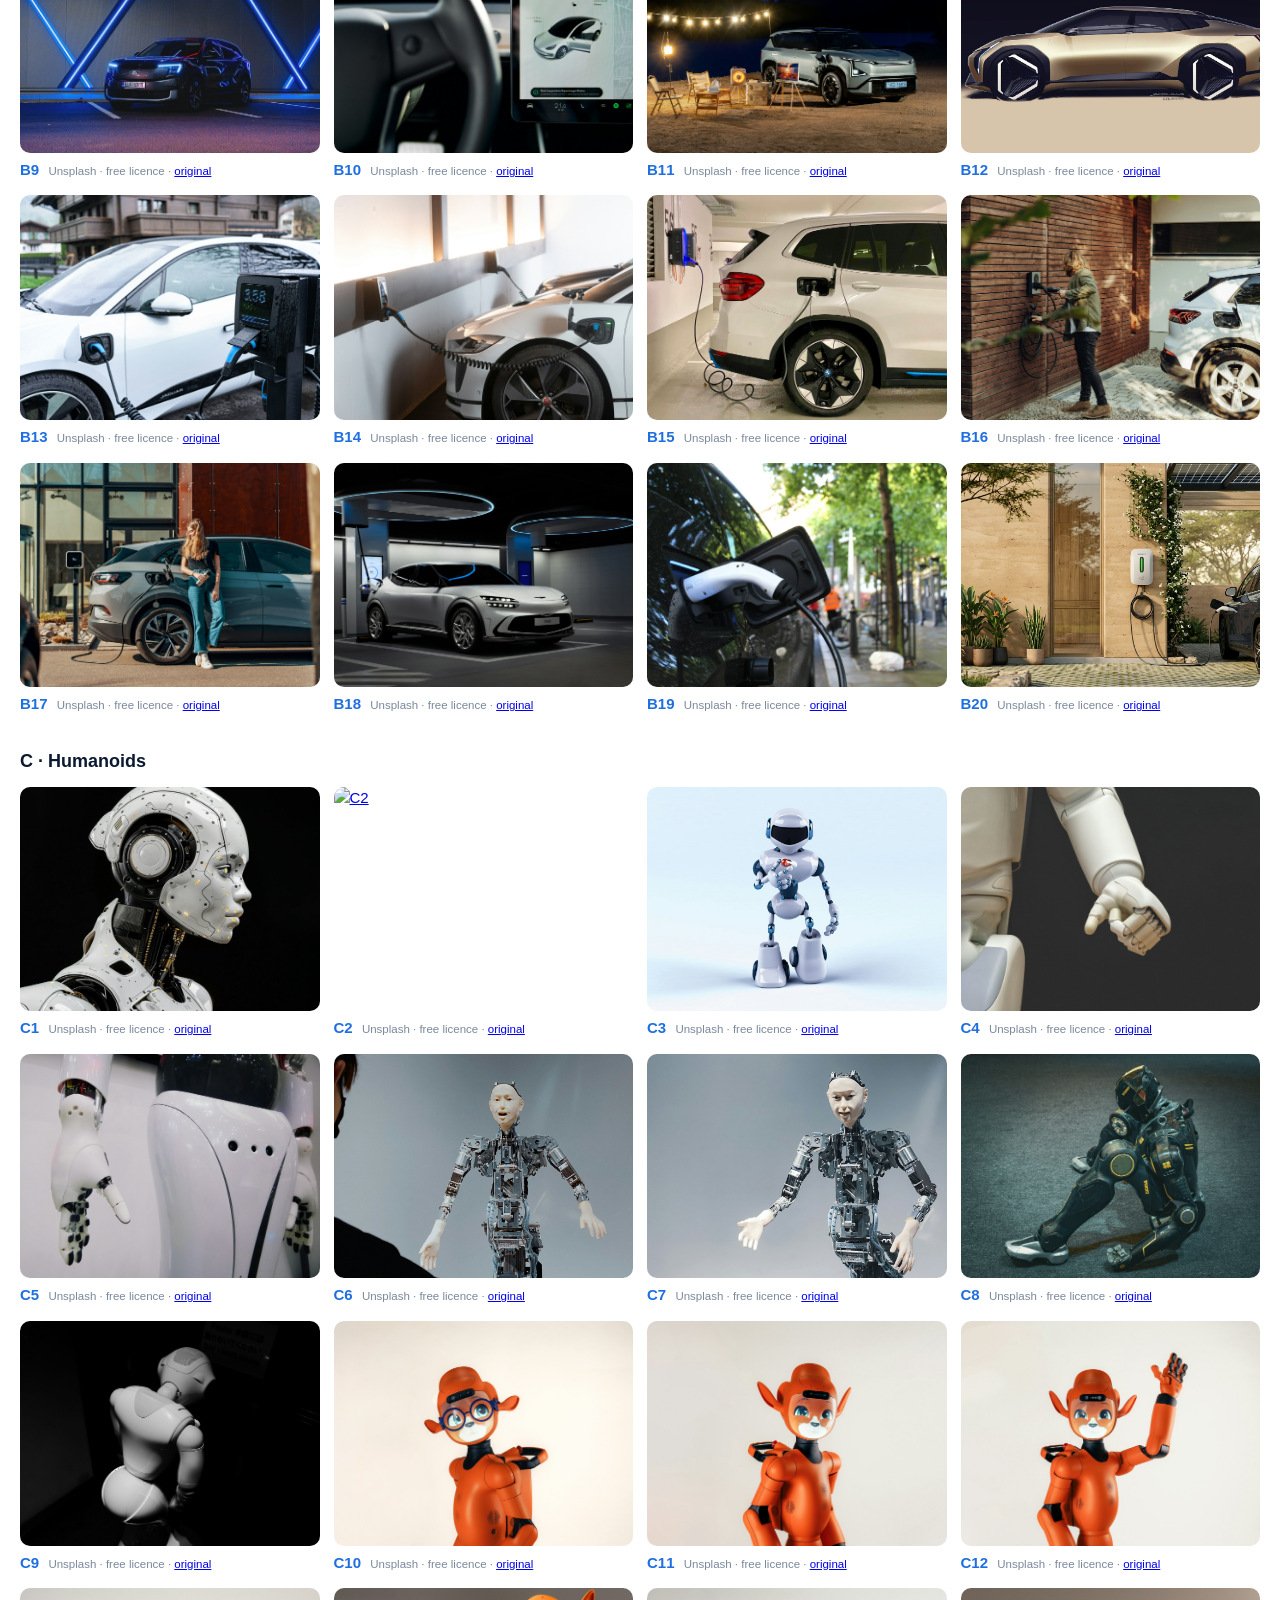
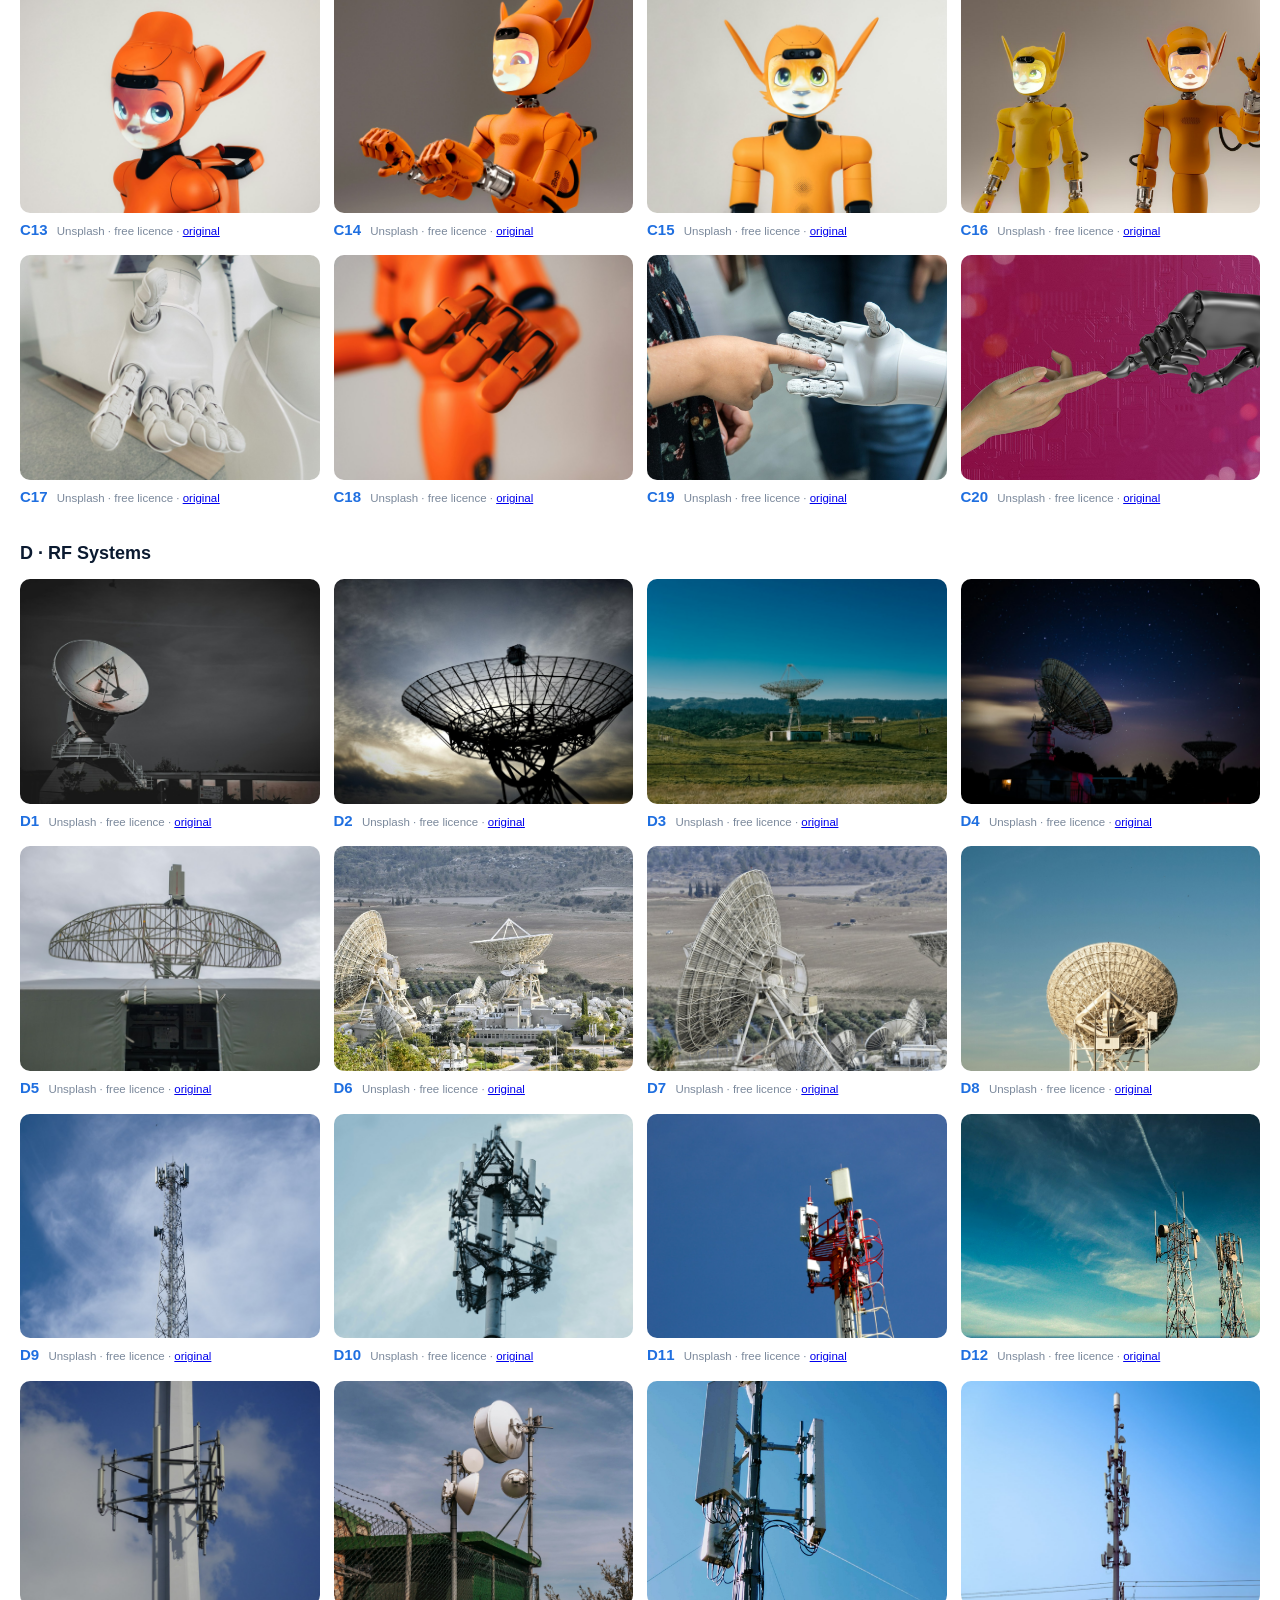
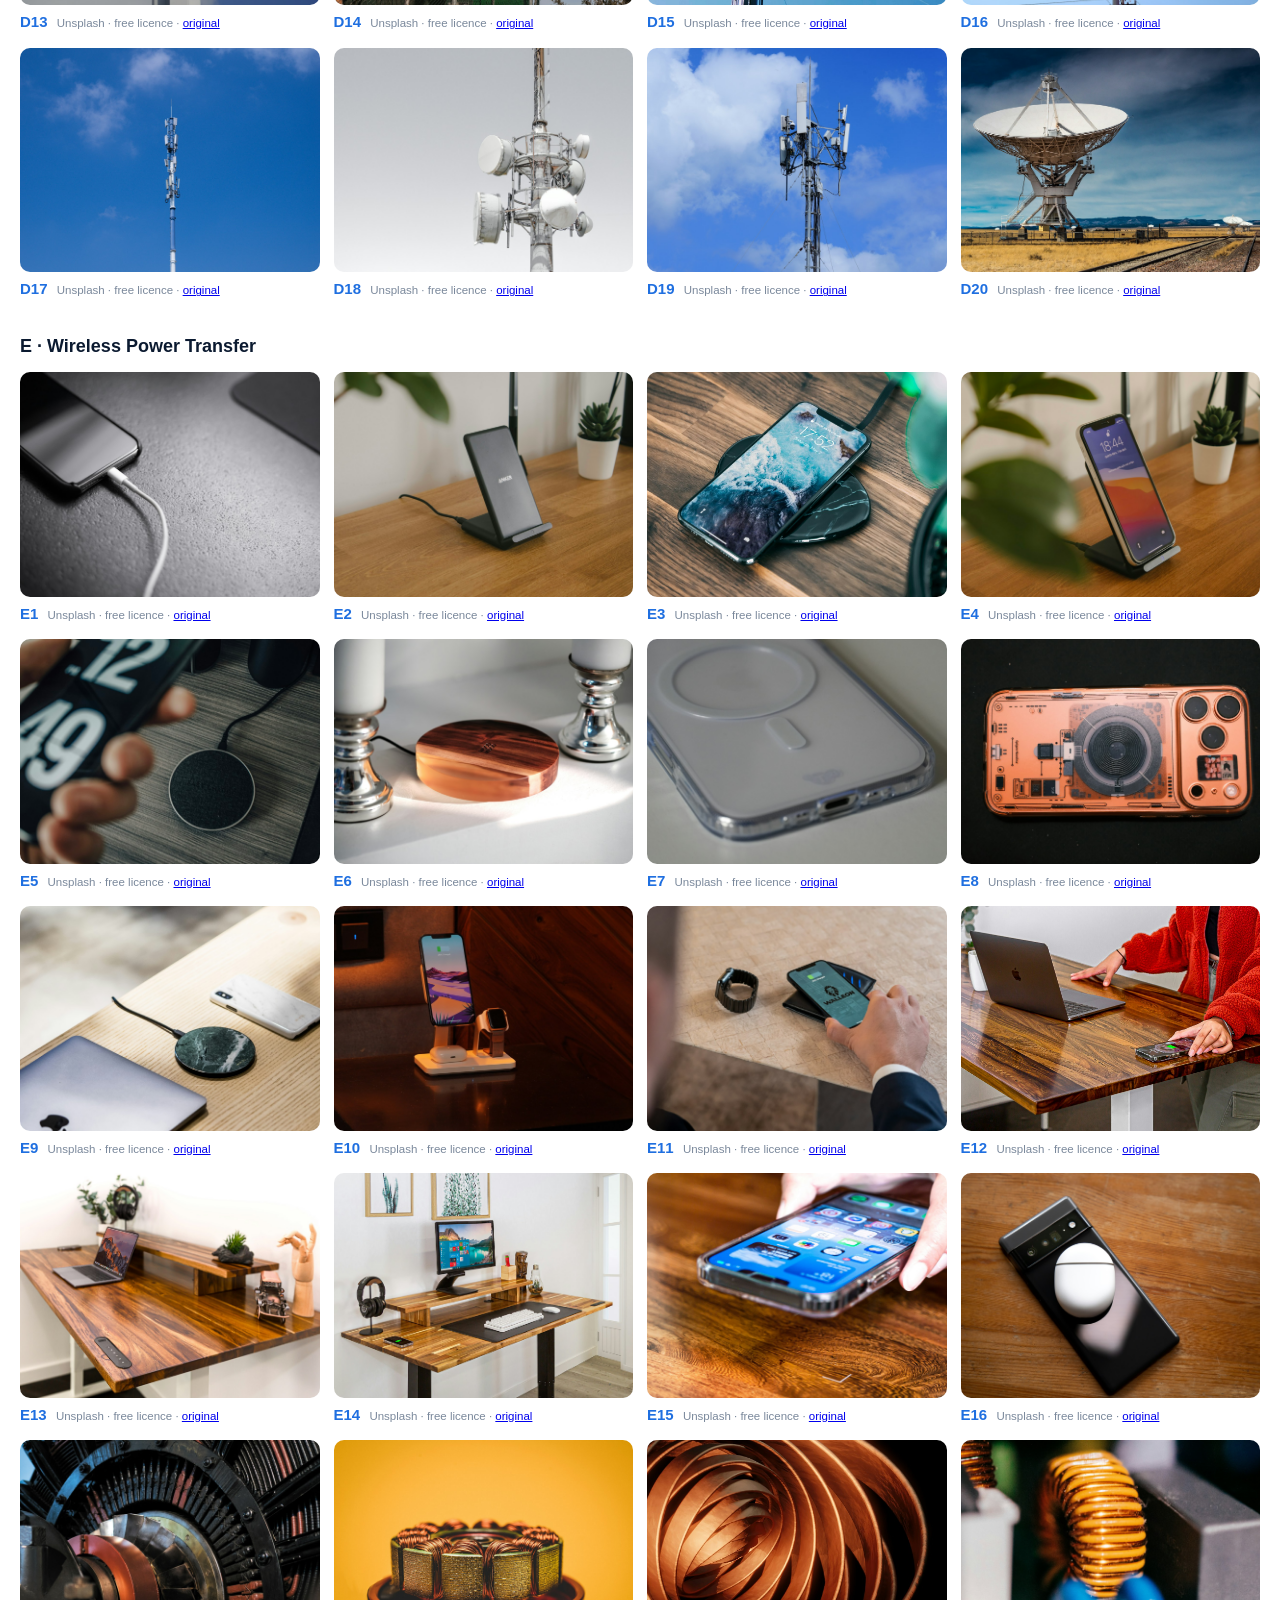
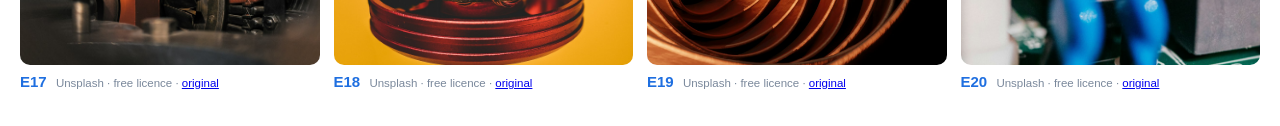
==== commit 8ef3b7fe: "Candidates: generated images in the reference style (round 3) Co-Authored-By: Claude Opus 5.5 (1M co" ====
--- a/candidates/index.html
+++ b/candidates/index.html
@@ -1 +1 @@
-<!doctype html><html lang="ko"><head><meta charset="utf-8"><meta name="viewport" content="width=device-width,initial-scale=1"><title>Application photo candidates (round 2)</title><style>body{margin:0;font:15px/1.5 Inter,Arial,sans-serif;color:#0b1a30;background:#fff}main{max-width:1240px;margin:0 auto;padding:32px 16px}h1{font-size:26px;margin:0 0 6px}p{color:#46546a;margin:0 0 24px}h2{font-size:18px;margin:32px 0 12px}.g{display:grid;grid-template-columns:repeat(4,minmax(0,1fr));gap:14px}figure{margin:0}img{width:100%;aspect-ratio:4/3;object-fit:cover;border-radius:10px;display:block}figcaption{font-size:11.5px;color:#7a889b;margin-top:6px}figcaption b{font-size:15px;color:#1f6fe0;margin-right:6px}@media(max-width:800px){.g{grid-template-columns:repeat(2,minmax(0,1fr))}}</style></head><body><main><h1>응용 분야 사진 후보 (2차, 분야별 20장)</h1><p>1차와 겹치지 않는 새 후보입니다. 분야별로 하나씩 번호로 골라 주세요 (예: A7, B12, C3, D19, E5). 사진을 누르면 크게 열립니다. 모두 Unsplash 무료 라이선스(출처 표기 의무 없음)입니다. <a href="round1/">1차 후보 보기</a></p><section><h2>A · AI Datacenter</h2><div class="g"><figure><a href="img/A1.jpg" target="_blank"><img src="img/A1.jpg" alt="A1" loading="lazy"></a><figcaption><b>A1</b> Unsplash · free licence · <a href="https://images.unsplash.com/photo-1695668548342-c0c1ad479aee" target="_blank" rel="noopener">original</a></figcaption></figure><figure><a href="img/A2.jpg" target="_blank"><img src="img/A2.jpg" alt="A2" loading="lazy"></a><figcaption><b>A2</b> Unsplash · free licence · <a href="https://images.unsplash.com/photo-1782094673136-5198a372980c" target="_blank" rel="noopener">original</a></figcaption></figure><figure><a href="img/A3.jpg" target="_blank"><img src="img/A3.jpg" alt="A3" loading="lazy"></a><figcaption><b>A3</b> Unsplash · free licence · <a href="https://images.unsplash.com/photo-1558494949-ef010cbdcc31" target="_blank" rel="noopener">original</a></figcaption></figure><figure><a href="img/A4.jpg" target="_blank"><img src="img/A4.jpg" alt="A4" loading="lazy"></a><figcaption><b>A4</b> Unsplash · free licence · <a href="https://images.unsplash.com/photo-1683322499436-f4383dd59f5a" target="_blank" rel="noopener">original</a></figcaption></figure><figure><a href="img/A5.jpg" target="_blank"><img src="img/A5.jpg" alt="A5" loading="lazy"></a><figcaption><b>A5</b> Unsplash · free licence · <a href="https://images.unsplash.com/photo-1564457461758-8ff96e439e83" target="_blank" rel="noopener">original</a></figcaption></figure><figure><a href="img/A6.jpg" target="_blank"><img src="img/A6.jpg" alt="A6" loading="lazy"></a><figcaption><b>A6</b> Unsplash · free licence · <a href="https://images.unsplash.com/photo-1680992046626-418f7e910589" target="_blank" rel="noopener">original</a></figcaption></figure><figure><a href="img/A7.jpg" target="_blank"><img src="img/A7.jpg" alt="A7" loading="lazy"></a><figcaption><b>A7</b> Unsplash · free licence · <a href="https://images.unsplash.com/photo-1667264501379-c1537934c7ab" target="_blank" rel="noopener">original</a></figcaption></figure><figure><a href="img/A8.jpg" target="_blank"><img src="img/A8.jpg" alt="A8" loading="lazy"></a><figcaption><b>A8</b> Unsplash · free licence · <a href="https://images.unsplash.com/photo-1680992046615-065f58bcb4d8" target="_blank" rel="noopener">original</a></figcaption></figure><figure><a href="img/A9.jpg" target="_blank"><img src="img/A9.jpg" alt="A9" loading="lazy"></a><figcaption><b>A9</b> Unsplash · free licence · <a href="https://images.unsplash.com/photo-1570806775184-7705e67bc464" target="_blank" rel="noopener">original</a></figcaption></figure><figure><a href="img/A10.jpg" target="_blank"><img src="img/A10.jpg" alt="A10" loading="lazy"></a><figcaption><b>A10</b> Unsplash · free licence · <a href="https://images.unsplash.com/photo-1782330301019-5fc4ab9710a7" target="_blank" rel="noopener">original</a></figcaption></figure><figure><a href="img/A11.jpg" target="_blank"><img src="img/A11.jpg" alt="A11" loading="lazy"></a><figcaption><b>A11</b> Unsplash · free licence · <a href="https://images.unsplash.com/photo-1782330389949-9ad00cf1b6f1" target="_blank" rel="noopener">original</a></figcaption></figure><figure><a href="img/A12.jpg" target="_blank"><img src="img/A12.jpg" alt="A12" loading="lazy"></a><figcaption><b>A12</b> Unsplash · free licence · <a href="https://images.unsplash.com/photo-1672679121182-539a127122d0" target="_blank" rel="noopener">original</a></figcaption></figure><figure><a href="img/A13.jpg" target="_blank"><img src="img/A13.jpg" alt="A13" loading="lazy"></a><figcaption><b>A13</b> Unsplash · free licence · <a href="https://images.unsplash.com/photo-1782338937062-2c8849f5ad27" target="_blank" rel="noopener">original</a></figcaption></figure><figure><a href="img/A14.jpg" target="_blank"><img src="img/A14.jpg" alt="A14" loading="lazy"></a><figcaption><b>A14</b> Unsplash · free licence · <a href="https://images.unsplash.com/photo-1629721507321-3c9a7765c392" target="_blank" rel="noopener">original</a></figcaption></figure><figure><a href="img/A15.jpg" target="_blank"><img src="img/A15.jpg" alt="A15" loading="lazy"></a><figcaption><b>A15</b> Unsplash · free licence · <a href="https://images.unsplash.com/photo-1782338938485-93074038d7c9" target="_blank" rel="noopener">original</a></figcaption></figure><figure><a href="img/A16.jpg" target="_blank"><img src="img/A16.jpg" alt="A16" loading="lazy"></a><figcaption><b>A16</b> Unsplash · free licence · <a href="https://images.unsplash.com/photo-1782330300716-63c167c5efac" target="_blank" rel="noopener">original</a></figcaption></figure><figure><a href="img/A17.jpg" target="_blank"><img src="img/A17.jpg" alt="A17" loading="lazy"></a><figcaption><b>A17</b> Unsplash · free licence · <a href="https://images.unsplash.com/photo-1739168283356-d1b9bd1c0954" target="_blank" rel="noopener">original</a></figcaption></figure><figure><a href="img/A18.jpg" target="_blank"><img src="img/A18.jpg" alt="A18" loading="lazy"></a><figcaption><b>A18</b> Unsplash · free licence · <a href="https://images.unsplash.com/photo-1783419752280-46a2073ef7dc" target="_blank" rel="noopener">original</a></figcaption></figure><figure><a href="img/A19.jpg" target="_blank"><img src="img/A19.jpg" alt="A19" loading="lazy"></a><figcaption><b>A19</b> Unsplash · free licence · <a href="https://images.unsplash.com/photo-1682559736721-c2e77ff4c650" target="_blank" rel="noopener">original</a></figcaption></figure><figure><a href="img/A20.jpg" target="_blank"><img src="img/A20.jpg" alt="A20" loading="lazy"></a><figcaption><b>A20</b> Unsplash · free licence · <a href="https://images.unsplash.com/photo-1715026323215-a2dbb71272f6" target="_blank" rel="noopener">original</a></figcaption></figure></div></section><section><h2>B · Electric Vehicles</h2><div class="g"><figure><a href="img/B1.jpg" target="_blank"><img src="img/B1.jpg" alt="B1" loading="lazy"></a><figcaption><b>B1</b> Unsplash · free licence · <a href="https://images.unsplash.com/photo-1631347826177-de288776ed3b" target="_blank" rel="noopener">original</a></figcaption></figure><figure><a href="img/B2.jpg" target="_blank"><img src="img/B2.jpg" alt="B2" loading="lazy"></a><figcaption><b>B2</b> Unsplash · free licence · <a href="https://images.unsplash.com/photo-1639195046198-a73b6d2d9606" target="_blank" rel="noopener">original</a></figcaption></figure><figure><a href="img/B3.jpg" target="_blank"><img src="img/B3.jpg" alt="B3" loading="lazy"></a><figcaption><b>B3</b> Unsplash · free licence · <a href="https://images.unsplash.com/photo-1694889650715-e2f01607861e" target="_blank" rel="noopener">original</a></figcaption></figure><figure><a href="img/B4.jpg" target="_blank"><img src="img/B4.jpg" alt="B4" loading="lazy"></a><figcaption><b>B4</b> Unsplash · free licence · <a href="https://images.unsplash.com/photo-1712072175186-1aaa201962ef" target="_blank" rel="noopener">original</a></figcaption></figure><figure><a href="img/B5.jpg" target="_blank"><img src="img/B5.jpg" alt="B5" loading="lazy"></a><figcaption><b>B5</b> Unsplash · free licence · <a href="https://images.unsplash.com/photo-1783413154353-50531d4244e5" target="_blank" rel="noopener">original</a></figcaption></figure><figure><a href="img/B6.jpg" target="_blank"><img src="img/B6.jpg" alt="B6" loading="lazy"></a><figcaption><b>B6</b> Unsplash · free licence · <a href="https://images.unsplash.com/photo-1783684748873-449b2edea114" target="_blank" rel="noopener">original</a></figcaption></figure><figure><a href="img/B7.jpg" target="_blank"><img src="img/B7.jpg" alt="B7" loading="lazy"></a><figcaption><b>B7</b> Unsplash · free licence · <a href="https://images.unsplash.com/photo-1767042286259-d38926e1f2a4" target="_blank" rel="noopener">original</a></figcaption></figure><figure><a href="img/B8.jpg" target="_blank"><img src="img/B8.jpg" alt="B8" loading="lazy"></a><figcaption><b>B8</b> Unsplash · free licence · <a href="https://images.unsplash.com/photo-1748843765943-27ef9aad505d" target="_blank" rel="noopener">original</a></figcaption></figure><figure><a href="img/B9.jpg" target="_blank"><img src="img/B9.jpg" alt="B9" loading="lazy"></a><figcaption><b>B9</b> Unsplash · free licence · <a href="https://images.unsplash.com/photo-1776610148977-07b1e2dca438" target="_blank" rel="noopener">original</a></figcaption></figure><figure><a href="img/B10.jpg" target="_blank"><img src="img/B10.jpg" alt="B10" loading="lazy"></a><figcaption><b>B10</b> Unsplash · free licence · <a href="https://images.unsplash.com/photo-1665341454924-5f213e625ad7" target="_blank" rel="noopener">original</a></figcaption></figure><figure><a href="img/B11.jpg" target="_blank"><img src="img/B11.jpg" alt="B11" loading="lazy"></a><figcaption><b>B11</b> Unsplash · free licence · <a href="https://images.unsplash.com/photo-1776229285827-0d5891ede0d0" target="_blank" rel="noopener">original</a></figcaption></figure><figure><a href="img/B12.jpg" target="_blank"><img src="img/B12.jpg" alt="B12" loading="lazy"></a><figcaption><b>B12</b> Unsplash · free licence · <a href="https://images.unsplash.com/photo-1704340142770-b52988e5b6eb" target="_blank" rel="noopener">original</a></figcaption></figure><figure><a href="img/B13.jpg" target="_blank"><img src="img/B13.jpg" alt="B13" loading="lazy"></a><figcaption><b>B13</b> Unsplash · free licence · <a href="https://images.unsplash.com/photo-1783684747614-daa6c19a12be" target="_blank" rel="noopener">original</a></figcaption></figure><figure><a href="img/B14.jpg" target="_blank"><img src="img/B14.jpg" alt="B14" loading="lazy"></a><figcaption><b>B14</b> Unsplash · free licence · <a href="https://images.unsplash.com/photo-1763542950623-725ca5be52ec" target="_blank" rel="noopener">original</a></figcaption></figure><figure><a href="img/B15.jpg" target="_blank"><img src="img/B15.jpg" alt="B15" loading="lazy"></a><figcaption><b>B15</b> Unsplash · free licence · <a href="https://images.unsplash.com/photo-1639302610362-4c86747e8680" target="_blank" rel="noopener">original</a></figcaption></figure><figure><a href="img/B16.jpg" target="_blank"><img src="img/B16.jpg" alt="B16" loading="lazy"></a><figcaption><b>B16</b> Unsplash · free licence · <a href="https://images.unsplash.com/photo-1704475386627-dcfcd97ed51a" target="_blank" rel="noopener">original</a></figcaption></figure><figure><a href="img/B17.jpg" target="_blank"><img src="img/B17.jpg" alt="B17" loading="lazy"></a><figcaption><b>B17</b> Unsplash · free licence · <a href="https://images.unsplash.com/photo-1671785120538-c24cbe823ccc" target="_blank" rel="noopener">original</a></figcaption></figure><figure><a href="img/B18.jpg" target="_blank"><img src="img/B18.jpg" alt="B18" loading="lazy"></a><figcaption><b>B18</b> Unsplash · free licence · <a href="https://images.unsplash.com/photo-1666919643134-d97687c1826c" target="_blank" rel="noopener">original</a></figcaption></figure><figure><a href="img/B19.jpg" target="_blank"><img src="img/B19.jpg" alt="B19" loading="lazy"></a><figcaption><b>B19</b> Unsplash · free licence · <a href="https://images.unsplash.com/photo-1567409378873-888d6fa7debc" target="_blank" rel="noopener">original</a></figcaption></figure><figure><a href="img/B20.jpg" target="_blank"><img src="img/B20.jpg" alt="B20" loading="lazy"></a><figcaption><b>B20</b> Unsplash · free licence · <a href="https://images.unsplash.com/photo-1775259928422-779c18e32007" target="_blank" rel="noopener">original</a></figcaption></figure></div></section><section><h2>C · Humanoids</h2><div class="g"><figure><a href="img/C1.jpg" target="_blank"><img src="img/C1.jpg" alt="C1" loading="lazy"></a><figcaption><b>C1</b> Unsplash · free licence · <a href="https://images.unsplash.com/photo-1737644467636-6b0053476bb2" target="_blank" rel="noopener">original</a></figcaption></figure><figure><a href="img/C2.jpg" target="_blank"><img src="img/C2.jpg" alt="C2" loading="lazy"></a><figcaption><b>C2</b> Unsplash · free licence · <a href="https://images.unsplash.com/photo-1666597107756-ef489e9f1f09" target="_blank" rel="noopener">original</a></figcaption></figure><figure><a href="img/C3.jpg" target="_blank"><img src="img/C3.jpg" alt="C3" loading="lazy"></a><figcaption><b>C3</b> Unsplash · free licence · <a href="https://images.unsplash.com/photo-1674544362969-a4269ef0ea69" target="_blank" rel="noopener">original</a></figcaption></figure><figure><a href="img/C4.jpg" target="_blank"><img src="img/C4.jpg" alt="C4" loading="lazy"></a><figcaption><b>C4</b> Unsplash · free licence · <a href="https://images.unsplash.com/photo-1535378273068-9bb67d5beacd" target="_blank" rel="noopener">original</a></figcaption></figure><figure><a href="img/C5.jpg" target="_blank"><img src="img/C5.jpg" alt="C5" loading="lazy"></a><figcaption><b>C5</b> Unsplash · free licence · <a href="https://images.unsplash.com/photo-1564157212225-38fcc211e977" target="_blank" rel="noopener">original</a></figcaption></figure><figure><a href="img/C6.jpg" target="_blank"><img src="img/C6.jpg" alt="C6" loading="lazy"></a><figcaption><b>C6</b> Unsplash · free licence · <a href="https://images.unsplash.com/photo-1634910409614-71a507e13588" target="_blank" rel="noopener">original</a></figcaption></figure><figure><a href="img/C7.jpg" target="_blank"><img src="img/C7.jpg" alt="C7" loading="lazy"></a><figcaption><b>C7</b> Unsplash · free licence · <a href="https://images.unsplash.com/photo-1634909924531-4daae117dbc1" target="_blank" rel="noopener">original</a></figcaption></figure><figure><a href="img/C8.jpg" target="_blank"><img src="img/C8.jpg" alt="C8" loading="lazy"></a><figcaption><b>C8</b> Unsplash · free licence · <a href="https://images.unsplash.com/photo-1773558057882-5a9015d6db28" target="_blank" rel="noopener">original</a></figcaption></figure><figure><a href="img/C9.jpg" target="_blank"><img src="img/C9.jpg" alt="C9" loading="lazy"></a><figcaption><b>C9</b> Unsplash · free licence · <a href="https://images.unsplash.com/photo-1578920103364-21678e392488" target="_blank" rel="noopener">original</a></figcaption></figure><figure><a href="img/C10.jpg" target="_blank"><img src="img/C10.jpg" alt="C10" loading="lazy"></a><figcaption><b>C10</b> Unsplash · free licence · <a href="https://images.unsplash.com/photo-1786540103252-7d1f84eaee78" target="_blank" rel="noopener">original</a></figcaption></figure><figure><a href="img/C11.jpg" target="_blank"><img src="img/C11.jpg" alt="C11" loading="lazy"></a><figcaption><b>C11</b> Unsplash · free licence · <a href="https://images.unsplash.com/photo-1786540103304-e77c2136d7e9" target="_blank" rel="noopener">original</a></figcaption></figure><figure><a href="img/C12.jpg" target="_blank"><img src="img/C12.jpg" alt="C12" loading="lazy"></a><figcaption><b>C12</b> Unsplash · free licence · <a href="https://images.unsplash.com/photo-1786540103214-b60c8632be6e" target="_blank" rel="noopener">original</a></figcaption></figure><figure><a href="img/C13.jpg" target="_blank"><img src="img/C13.jpg" alt="C13" loading="lazy"></a><figcaption><b>C13</b> Unsplash · free licence · <a href="https://images.unsplash.com/photo-1786539861475-acbfaebbc18a" target="_blank" rel="noopener">original</a></figcaption></figure><figure><a href="img/C14.jpg" target="_blank"><img src="img/C14.jpg" alt="C14" loading="lazy"></a><figcaption><b>C14</b> Unsplash · free licence · <a href="https://images.unsplash.com/photo-1767716134775-6787d0def70c" target="_blank" rel="noopener">original</a></figcaption></figure><figure><a href="img/C15.jpg" target="_blank"><img src="img/C15.jpg" alt="C15" loading="lazy"></a><figcaption><b>C15</b> Unsplash · free licence · <a href="https://images.unsplash.com/photo-1786539861480-de22c575043c" target="_blank" rel="noopener">original</a></figcaption></figure><figure><a href="img/C16.jpg" target="_blank"><img src="img/C16.jpg" alt="C16" loading="lazy"></a><figcaption><b>C16</b> Unsplash · free licence · <a href="https://images.unsplash.com/photo-1768323102367-3b324501f01d" target="_blank" rel="noopener">original</a></figcaption></figure><figure><a href="img/C17.jpg" target="_blank"><img src="img/C17.jpg" alt="C17" loading="lazy"></a><figcaption><b>C17</b> Unsplash · free licence · <a href="https://images.unsplash.com/photo-1531746790731-6c087fecd65a" target="_blank" rel="noopener">original</a></figcaption></figure><figure><a href="img/C18.jpg" target="_blank"><img src="img/C18.jpg" alt="C18" loading="lazy"></a><figcaption><b>C18</b> Unsplash · free licence · <a href="https://images.unsplash.com/photo-1786539861533-860fea17321f" target="_blank" rel="noopener">original</a></figcaption></figure><figure><a href="img/C19.jpg" target="_blank"><img src="img/C19.jpg" alt="C19" loading="lazy"></a><figcaption><b>C19</b> Unsplash · free licence · <a href="https://images.unsplash.com/photo-1682159672286-40790338349b" target="_blank" rel="noopener">original</a></figcaption></figure><figure><a href="img/C20.jpg" target="_blank"><img src="img/C20.jpg" alt="C20" loading="lazy"></a><figcaption><b>C20</b> Unsplash · free licence · <a href="https://images.unsplash.com/photo-1694903110330-cc64b7e1d21d" target="_blank" rel="noopener">original</a></figcaption></figure></div></section><section><h2>D · RF Systems</h2><div class="g"><figure><a href="img/D1.jpg" target="_blank"><img src="img/D1.jpg" alt="D1" loading="lazy"></a><figcaption><b>D1</b> Unsplash · free licence · <a href="https://images.unsplash.com/photo-1714255288526-cc155b548aac" target="_blank" rel="noopener">original</a></figcaption></figure><figure><a href="img/D2.jpg" target="_blank"><img src="img/D2.jpg" alt="D2" loading="lazy"></a><figcaption><b>D2</b> Unsplash · free licence · <a href="https://images.unsplash.com/photo-1569849093193-4f1a293992a1" target="_blank" rel="noopener">original</a></figcaption></figure><figure><a href="img/D3.jpg" target="_blank"><img src="img/D3.jpg" alt="D3" loading="lazy"></a><figcaption><b>D3</b> Unsplash · free licence · <a href="https://images.unsplash.com/photo-1642998188575-3285ae20adda" target="_blank" rel="noopener">original</a></figcaption></figure><figure><a href="img/D4.jpg" target="_blank"><img src="img/D4.jpg" alt="D4" loading="lazy"></a><figcaption><b>D4</b> Unsplash · free licence · <a href="https://images.unsplash.com/photo-1537984827217-96d3397ba7ec" target="_blank" rel="noopener">original</a></figcaption></figure><figure><a href="img/D5.jpg" target="_blank"><img src="img/D5.jpg" alt="D5" loading="lazy"></a><figcaption><b>D5</b> Unsplash · free licence · <a href="https://images.unsplash.com/photo-1707236585778-cc1f5a0e3963" target="_blank" rel="noopener">original</a></figcaption></figure><figure><a href="img/D6.jpg" target="_blank"><img src="img/D6.jpg" alt="D6" loading="lazy"></a><figcaption><b>D6</b> Unsplash · free licence · <a href="https://images.unsplash.com/photo-1666724887170-794d90821679" target="_blank" rel="noopener">original</a></figcaption></figure><figure><a href="img/D7.jpg" target="_blank"><img src="img/D7.jpg" alt="D7" loading="lazy"></a><figcaption><b>D7</b> Unsplash · free licence · <a href="https://images.unsplash.com/photo-1666725555810-d4fd33638dfa" target="_blank" rel="noopener">original</a></figcaption></figure><figure><a href="img/D8.jpg" target="_blank"><img src="img/D8.jpg" alt="D8" loading="lazy"></a><figcaption><b>D8</b> Unsplash · free licence · <a href="https://images.unsplash.com/photo-1786820726335-2c706bab847b" target="_blank" rel="noopener">original</a></figcaption></figure><figure><a href="img/D9.jpg" target="_blank"><img src="img/D9.jpg" alt="D9" loading="lazy"></a><figcaption><b>D9</b> Unsplash · free licence · <a href="https://images.unsplash.com/photo-1780299804244-2c17afb1a214" target="_blank" rel="noopener">original</a></figcaption></figure><figure><a href="img/D10.jpg" target="_blank"><img src="img/D10.jpg" alt="D10" loading="lazy"></a><figcaption><b>D10</b> Unsplash · free licence · <a href="https://images.unsplash.com/photo-1660620949746-c0f2a54538ef" target="_blank" rel="noopener">original</a></figcaption></figure><figure><a href="img/D11.jpg" target="_blank"><img src="img/D11.jpg" alt="D11" loading="lazy"></a><figcaption><b>D11</b> Unsplash · free licence · <a href="https://images.unsplash.com/photo-1721995656938-ddc26c0f5071" target="_blank" rel="noopener">original</a></figcaption></figure><figure><a href="img/D12.jpg" target="_blank"><img src="img/D12.jpg" alt="D12" loading="lazy"></a><figcaption><b>D12</b> Unsplash · free licence · <a href="https://images.unsplash.com/photo-1602823284936-463177448097" target="_blank" rel="noopener">original</a></figcaption></figure><figure><a href="img/D13.jpg" target="_blank"><img src="img/D13.jpg" alt="D13" loading="lazy"></a><figcaption><b>D13</b> Unsplash · free licence · <a href="https://images.unsplash.com/photo-1747304349412-2e11b9b7d412" target="_blank" rel="noopener">original</a></figcaption></figure><figure><a href="img/D14.jpg" target="_blank"><img src="img/D14.jpg" alt="D14" loading="lazy"></a><figcaption><b>D14</b> Unsplash · free licence · <a href="https://images.unsplash.com/photo-1714249619947-fc8ffb5e11b4" target="_blank" rel="noopener">original</a></figcaption></figure><figure><a href="img/D15.jpg" target="_blank"><img src="img/D15.jpg" alt="D15" loading="lazy"></a><figcaption><b>D15</b> Unsplash · free licence · <a href="https://images.unsplash.com/photo-1584572721008-9bf1c487c81a" target="_blank" rel="noopener">original</a></figcaption></figure><figure><a href="img/D16.jpg" target="_blank"><img src="img/D16.jpg" alt="D16" loading="lazy"></a><figcaption><b>D16</b> Unsplash · free licence · <a href="https://images.unsplash.com/photo-1641893693625-9ca8b46dd73f" target="_blank" rel="noopener">original</a></figcaption></figure><figure><a href="img/D17.jpg" target="_blank"><img src="img/D17.jpg" alt="D17" loading="lazy"></a><figcaption><b>D17</b> Unsplash · free licence · <a href="https://images.unsplash.com/photo-1725868215825-502611ae94ef" target="_blank" rel="noopener">original</a></figcaption></figure><figure><a href="img/D18.jpg" target="_blank"><img src="img/D18.jpg" alt="D18" loading="lazy"></a><figcaption><b>D18</b> Unsplash · free licence · <a href="https://images.unsplash.com/photo-1511233744044-194342066754" target="_blank" rel="noopener">original</a></figcaption></figure><figure><a href="img/D19.jpg" target="_blank"><img src="img/D19.jpg" alt="D19" loading="lazy"></a><figcaption><b>D19</b> Unsplash · free licence · <a href="https://images.unsplash.com/photo-1763392638128-647961c3ccd7" target="_blank" rel="noopener">original</a></figcaption></figure><figure><a href="img/D20.jpg" target="_blank"><img src="img/D20.jpg" alt="D20" loading="lazy"></a><figcaption><b>D20</b> Unsplash · free licence · <a href="https://images.unsplash.com/photo-1702485665912-0c79685081e1" target="_blank" rel="noopener">original</a></figcaption></figure></div></section><section><h2>E · Wireless Power Transfer</h2><div class="g"><figure><a href="img/E1.jpg" target="_blank"><img src="img/E1.jpg" alt="E1" loading="lazy"></a><figcaption><b>E1</b> Unsplash · free licence · <a href="https://images.unsplash.com/photo-1557767382-97b28f5488e7" target="_blank" rel="noopener">original</a></figcaption></figure><figure><a href="img/E2.jpg" target="_blank"><img src="img/E2.jpg" alt="E2" loading="lazy"></a><figcaption><b>E2</b> Unsplash · free licence · <a href="https://images.unsplash.com/photo-1617975316514-69cd7e16c2a4" target="_blank" rel="noopener">original</a></figcaption></figure><figure><a href="img/E3.jpg" target="_blank"><img src="img/E3.jpg" alt="E3" loading="lazy"></a><figcaption><b>E3</b> Unsplash · free licence · <a href="https://images.unsplash.com/photo-1598978465764-7db2b679c694" target="_blank" rel="noopener">original</a></figcaption></figure><figure><a href="img/E4.jpg" target="_blank"><img src="img/E4.jpg" alt="E4" loading="lazy"></a><figcaption><b>E4</b> Unsplash · free licence · <a href="https://images.unsplash.com/photo-1617975426095-f073792aef15" target="_blank" rel="noopener">original</a></figcaption></figure><figure><a href="img/E5.jpg" target="_blank"><img src="img/E5.jpg" alt="E5" loading="lazy"></a><figcaption><b>E5</b> Unsplash · free licence · <a href="https://images.unsplash.com/photo-1558455546-b6bade265b03" target="_blank" rel="noopener">original</a></figcaption></figure><figure><a href="img/E6.jpg" target="_blank"><img src="img/E6.jpg" alt="E6" loading="lazy"></a><figcaption><b>E6</b> Unsplash · free licence · <a href="https://images.unsplash.com/photo-1677870359773-bad33fbc6d5d" target="_blank" rel="noopener">original</a></figcaption></figure><figure><a href="img/E7.jpg" target="_blank"><img src="img/E7.jpg" alt="E7" loading="lazy"></a><figcaption><b>E7</b> Unsplash · free licence · <a href="https://images.unsplash.com/photo-1771142061210-95e97225641e" target="_blank" rel="noopener">original</a></figcaption></figure><figure><a href="img/E8.jpg" target="_blank"><img src="img/E8.jpg" alt="E8" loading="lazy"></a><figcaption><b>E8</b> Unsplash · free licence · <a href="https://images.unsplash.com/photo-1781614552387-670c155f5afc" target="_blank" rel="noopener">original</a></figcaption></figure><figure><a href="img/E9.jpg" target="_blank"><img src="img/E9.jpg" alt="E9" loading="lazy"></a><figcaption><b>E9</b> Unsplash · free licence · <a href="https://images.unsplash.com/photo-1543472750-506bacbf5808" target="_blank" rel="noopener">original</a></figcaption></figure><figure><a href="img/E10.jpg" target="_blank"><img src="img/E10.jpg" alt="E10" loading="lazy"></a><figcaption><b>E10</b> Unsplash · free licence · <a href="https://images.unsplash.com/photo-1681382659831-2f3b16748a64" target="_blank" rel="noopener">original</a></figcaption></figure><figure><a href="img/E11.jpg" target="_blank"><img src="img/E11.jpg" alt="E11" loading="lazy"></a><figcaption><b>E11</b> Unsplash · free licence · <a href="https://images.unsplash.com/photo-1634511467887-69c0c04b5897" target="_blank" rel="noopener">original</a></figcaption></figure><figure><a href="img/E12.jpg" target="_blank"><img src="img/E12.jpg" alt="E12" loading="lazy"></a><figcaption><b>E12</b> Unsplash · free licence · <a href="https://images.unsplash.com/photo-1678733405363-f16dab3e580a" target="_blank" rel="noopener">original</a></figcaption></figure><figure><a href="img/E13.jpg" target="_blank"><img src="img/E13.jpg" alt="E13" loading="lazy"></a><figcaption><b>E13</b> Unsplash · free licence · <a href="https://images.unsplash.com/photo-1678733405763-ecaf19dbccbe" target="_blank" rel="noopener">original</a></figcaption></figure><figure><a href="img/E14.jpg" target="_blank"><img src="img/E14.jpg" alt="E14" loading="lazy"></a><figcaption><b>E14</b> Unsplash · free licence · <a href="https://images.unsplash.com/photo-1678733404598-d56e3d232483" target="_blank" rel="noopener">original</a></figcaption></figure><figure><a href="img/E15.jpg" target="_blank"><img src="img/E15.jpg" alt="E15" loading="lazy"></a><figcaption><b>E15</b> Unsplash · free licence · <a href="https://images.unsplash.com/photo-1678733404732-a09ab763c6fe" target="_blank" rel="noopener">original</a></figcaption></figure><figure><a href="img/E16.jpg" target="_blank"><img src="img/E16.jpg" alt="E16" loading="lazy"></a><figcaption><b>E16</b> Unsplash · free licence · <a href="https://images.unsplash.com/photo-1659353672310-ededf20d2c14" target="_blank" rel="noopener">original</a></figcaption></figure><figure><a href="img/E17.jpg" target="_blank"><img src="img/E17.jpg" alt="E17" loading="lazy"></a><figcaption><b>E17</b> Unsplash · free licence · <a href="https://images.unsplash.com/photo-1555941911-2c0c77a44ea4" target="_blank" rel="noopener">original</a></figcaption></figure><figure><a href="img/E18.jpg" target="_blank"><img src="img/E18.jpg" alt="E18" loading="lazy"></a><figcaption><b>E18</b> Unsplash · free licence · <a href="https://images.unsplash.com/photo-1596213812143-ff89bd9ddecd" target="_blank" rel="noopener">original</a></figcaption></figure><figure><a href="img/E19.jpg" target="_blank"><img src="img/E19.jpg" alt="E19" loading="lazy"></a><figcaption><b>E19</b> Unsplash · free licence · <a href="https://images.unsplash.com/photo-1613031595732-3725a58bd309" target="_blank" rel="noopener">original</a></figcaption></figure><figure><a href="img/E20.jpg" target="_blank"><img src="img/E20.jpg" alt="E20" loading="lazy"></a><figcaption><b>E20</b> Unsplash · free licence · <a href="https://images.unsplash.com/photo-1707622611362-13ea1bf4a466" target="_blank" rel="noopener">original</a></figcaption></figure></div></section></main></body></html>+<!doctype html><html lang="ko"><head><meta charset="utf-8"><meta name="viewport" content="width=device-width,initial-scale=1"><title>Application photo candidates (round 2)</title><style>body{margin:0;font:15px/1.5 Inter,Arial,sans-serif;color:#0b1a30;background:#fff}main{max-width:1240px;margin:0 auto;padding:32px 16px}h1{font-size:26px;margin:0 0 6px}p{color:#46546a;margin:0 0 24px}h2{font-size:18px;margin:32px 0 12px}.g{display:grid;grid-template-columns:repeat(4,minmax(0,1fr));gap:14px}figure{margin:0}img{width:100%;aspect-ratio:4/3;object-fit:cover;border-radius:10px;display:block}figcaption{font-size:11.5px;color:#7a889b;margin-top:6px}figcaption b{font-size:15px;color:#1f6fe0;margin-right:6px}@media(max-width:800px){.g{grid-template-columns:repeat(2,minmax(0,1fr))}}</style></head><body><main><h1>응용 분야 사진 후보</h1><section class="gen"><h2>3차: 생성 이미지 (레퍼런스 스타일)</h2><p>보내주신 레퍼런스(남색·청록 조명, 깔끔한 3D 렌더풍) 느낌으로 ChatGPT 이미지 생성으로 만든 후보입니다. 분야별로 하나씩 골라 주세요 (예: G-A1, G-B2, G-C1, G-D1, G-E2). 2차·1차 후보는 아래에 그대로 있습니다.</p><div class="g"><figure><a href="gen/G-A1.jpg" target="_blank"><img src="gen/G-A1.jpg" alt="G-A1"></a><figcaption><b>G-A1</b> AI Datacenter</figcaption></figure><figure><a href="gen/G-A2.jpg" target="_blank"><img src="gen/G-A2.jpg" alt="G-A2"></a><figcaption><b>G-A2</b> AI Datacenter</figcaption></figure><figure><a href="gen/G-B1.jpg" target="_blank"><img src="gen/G-B1.jpg" alt="G-B1"></a><figcaption><b>G-B1</b> Electric Vehicles</figcaption></figure><figure><a href="gen/G-B2.jpg" target="_blank"><img src="gen/G-B2.jpg" alt="G-B2"></a><figcaption><b>G-B2</b> Electric Vehicles</figcaption></figure><figure><a href="gen/G-C1.jpg" target="_blank"><img src="gen/G-C1.jpg" alt="G-C1"></a><figcaption><b>G-C1</b> Humanoids</figcaption></figure><figure><a href="gen/G-C2.jpg" target="_blank"><img src="gen/G-C2.jpg" alt="G-C2"></a><figcaption><b>G-C2</b> Humanoids</figcaption></figure><figure><a href="gen/G-D1.jpg" target="_blank"><img src="gen/G-D1.jpg" alt="G-D1"></a><figcaption><b>G-D1</b> RF Systems</figcaption></figure><figure><a href="gen/G-D2.jpg" target="_blank"><img src="gen/G-D2.jpg" alt="G-D2"></a><figcaption><b>G-D2</b> RF Systems</figcaption></figure><figure><a href="gen/G-E1.jpg" target="_blank"><img src="gen/G-E1.jpg" alt="G-E1"></a><figcaption><b>G-E1</b> Wireless Power Transfer</figcaption></figure><figure><a href="gen/G-E2.jpg" target="_blank"><img src="gen/G-E2.jpg" alt="G-E2"></a><figcaption><b>G-E2</b> Wireless Power Transfer</figcaption></figure></div></section><h2 style="margin-top:48px">2차: Unsplash 사진 (분야별 20장)</h2><p>1차와 겹치지 않는 새 후보입니다. 분야별로 하나씩 번호로 골라 주세요 (예: A7, B12, C3, D19, E5). 사진을 누르면 크게 열립니다. 모두 Unsplash 무료 라이선스(출처 표기 의무 없음)입니다. <a href="round1/">1차 후보 보기</a></p><section><h2>A · AI Datacenter</h2><div class="g"><figure><a href="img/A1.jpg" target="_blank"><img src="img/A1.jpg" alt="A1" loading="lazy"></a><figcaption><b>A1</b> Unsplash · free licence · <a href="https://images.unsplash.com/photo-1695668548342-c0c1ad479aee" target="_blank" rel="noopener">original</a></figcaption></figure><figure><a href="img/A2.jpg" target="_blank"><img src="img/A2.jpg" alt="A2" loading="lazy"></a><figcaption><b>A2</b> Unsplash · free licence · <a href="https://images.unsplash.com/photo-1782094673136-5198a372980c" target="_blank" rel="noopener">original</a></figcaption></figure><figure><a href="img/A3.jpg" target="_blank"><img src="img/A3.jpg" alt="A3" loading="lazy"></a><figcaption><b>A3</b> Unsplash · free licence · <a href="https://images.unsplash.com/photo-1558494949-ef010cbdcc31" target="_blank" rel="noopener">original</a></figcaption></figure><figure><a href="img/A4.jpg" target="_blank"><img src="img/A4.jpg" alt="A4" loading="lazy"></a><figcaption><b>A4</b> Unsplash · free licence · <a href="https://images.unsplash.com/photo-1683322499436-f4383dd59f5a" target="_blank" rel="noopener">original</a></figcaption></figure><figure><a href="img/A5.jpg" target="_blank"><img src="img/A5.jpg" alt="A5" loading="lazy"></a><figcaption><b>A5</b> Unsplash · free licence · <a href="https://images.unsplash.com/photo-1564457461758-8ff96e439e83" target="_blank" rel="noopener">original</a></figcaption></figure><figure><a href="img/A6.jpg" target="_blank"><img src="img/A6.jpg" alt="A6" loading="lazy"></a><figcaption><b>A6</b> Unsplash · free licence · <a href="https://images.unsplash.com/photo-1680992046626-418f7e910589" target="_blank" rel="noopener">original</a></figcaption></figure><figure><a href="img/A7.jpg" target="_blank"><img src="img/A7.jpg" alt="A7" loading="lazy"></a><figcaption><b>A7</b> Unsplash · free licence · <a href="https://images.unsplash.com/photo-1667264501379-c1537934c7ab" target="_blank" rel="noopener">original</a></figcaption></figure><figure><a href="img/A8.jpg" target="_blank"><img src="img/A8.jpg" alt="A8" loading="lazy"></a><figcaption><b>A8</b> Unsplash · free licence · <a href="https://images.unsplash.com/photo-1680992046615-065f58bcb4d8" target="_blank" rel="noopener">original</a></figcaption></figure><figure><a href="img/A9.jpg" target="_blank"><img src="img/A9.jpg" alt="A9" loading="lazy"></a><figcaption><b>A9</b> Unsplash · free licence · <a href="https://images.unsplash.com/photo-1570806775184-7705e67bc464" target="_blank" rel="noopener">original</a></figcaption></figure><figure><a href="img/A10.jpg" target="_blank"><img src="img/A10.jpg" alt="A10" loading="lazy"></a><figcaption><b>A10</b> Unsplash · free licence · <a href="https://images.unsplash.com/photo-1782330301019-5fc4ab9710a7" target="_blank" rel="noopener">original</a></figcaption></figure><figure><a href="img/A11.jpg" target="_blank"><img src="img/A11.jpg" alt="A11" loading="lazy"></a><figcaption><b>A11</b> Unsplash · free licence · <a href="https://images.unsplash.com/photo-1782330389949-9ad00cf1b6f1" target="_blank" rel="noopener">original</a></figcaption></figure><figure><a href="img/A12.jpg" target="_blank"><img src="img/A12.jpg" alt="A12" loading="lazy"></a><figcaption><b>A12</b> Unsplash · free licence · <a href="https://images.unsplash.com/photo-1672679121182-539a127122d0" target="_blank" rel="noopener">original</a></figcaption></figure><figure><a href="img/A13.jpg" target="_blank"><img src="img/A13.jpg" alt="A13" loading="lazy"></a><figcaption><b>A13</b> Unsplash · free licence · <a href="https://images.unsplash.com/photo-1782338937062-2c8849f5ad27" target="_blank" rel="noopener">original</a></figcaption></figure><figure><a href="img/A14.jpg" target="_blank"><img src="img/A14.jpg" alt="A14" loading="lazy"></a><figcaption><b>A14</b> Unsplash · free licence · <a href="https://images.unsplash.com/photo-1629721507321-3c9a7765c392" target="_blank" rel="noopener">original</a></figcaption></figure><figure><a href="img/A15.jpg" target="_blank"><img src="img/A15.jpg" alt="A15" loading="lazy"></a><figcaption><b>A15</b> Unsplash · free licence · <a href="https://images.unsplash.com/photo-1782338938485-93074038d7c9" target="_blank" rel="noopener">original</a></figcaption></figure><figure><a href="img/A16.jpg" target="_blank"><img src="img/A16.jpg" alt="A16" loading="lazy"></a><figcaption><b>A16</b> Unsplash · free licence · <a href="https://images.unsplash.com/photo-1782330300716-63c167c5efac" target="_blank" rel="noopener">original</a></figcaption></figure><figure><a href="img/A17.jpg" target="_blank"><img src="img/A17.jpg" alt="A17" loading="lazy"></a><figcaption><b>A17</b> Unsplash · free licence · <a href="https://images.unsplash.com/photo-1739168283356-d1b9bd1c0954" target="_blank" rel="noopener">original</a></figcaption></figure><figure><a href="img/A18.jpg" target="_blank"><img src="img/A18.jpg" alt="A18" loading="lazy"></a><figcaption><b>A18</b> Unsplash · free licence · <a href="https://images.unsplash.com/photo-1783419752280-46a2073ef7dc" target="_blank" rel="noopener">original</a></figcaption></figure><figure><a href="img/A19.jpg" target="_blank"><img src="img/A19.jpg" alt="A19" loading="lazy"></a><figcaption><b>A19</b> Unsplash · free licence · <a href="https://images.unsplash.com/photo-1682559736721-c2e77ff4c650" target="_blank" rel="noopener">original</a></figcaption></figure><figure><a href="img/A20.jpg" target="_blank"><img src="img/A20.jpg" alt="A20" loading="lazy"></a><figcaption><b>A20</b> Unsplash · free licence · <a href="https://images.unsplash.com/photo-1715026323215-a2dbb71272f6" target="_blank" rel="noopener">original</a></figcaption></figure></div></section><section><h2>B · Electric Vehicles</h2><div class="g"><figure><a href="img/B1.jpg" target="_blank"><img src="img/B1.jpg" alt="B1" loading="lazy"></a><figcaption><b>B1</b> Unsplash · free licence · <a href="https://images.unsplash.com/photo-1631347826177-de288776ed3b" target="_blank" rel="noopener">original</a></figcaption></figure><figure><a href="img/B2.jpg" target="_blank"><img src="img/B2.jpg" alt="B2" loading="lazy"></a><figcaption><b>B2</b> Unsplash · free licence · <a href="https://images.unsplash.com/photo-1639195046198-a73b6d2d9606" target="_blank" rel="noopener">original</a></figcaption></figure><figure><a href="img/B3.jpg" target="_blank"><img src="img/B3.jpg" alt="B3" loading="lazy"></a><figcaption><b>B3</b> Unsplash · free licence · <a href="https://images.unsplash.com/photo-1694889650715-e2f01607861e" target="_blank" rel="noopener">original</a></figcaption></figure><figure><a href="img/B4.jpg" target="_blank"><img src="img/B4.jpg" alt="B4" loading="lazy"></a><figcaption><b>B4</b> Unsplash · free licence · <a href="https://images.unsplash.com/photo-1712072175186-1aaa201962ef" target="_blank" rel="noopener">original</a></figcaption></figure><figure><a href="img/B5.jpg" target="_blank"><img src="img/B5.jpg" alt="B5" loading="lazy"></a><figcaption><b>B5</b> Unsplash · free licence · <a href="https://images.unsplash.com/photo-1783413154353-50531d4244e5" target="_blank" rel="noopener">original</a></figcaption></figure><figure><a href="img/B6.jpg" target="_blank"><img src="img/B6.jpg" alt="B6" loading="lazy"></a><figcaption><b>B6</b> Unsplash · free licence · <a href="https://images.unsplash.com/photo-1783684748873-449b2edea114" target="_blank" rel="noopener">original</a></figcaption></figure><figure><a href="img/B7.jpg" target="_blank"><img src="img/B7.jpg" alt="B7" loading="lazy"></a><figcaption><b>B7</b> Unsplash · free licence · <a href="https://images.unsplash.com/photo-1767042286259-d38926e1f2a4" target="_blank" rel="noopener">original</a></figcaption></figure><figure><a href="img/B8.jpg" target="_blank"><img src="img/B8.jpg" alt="B8" loading="lazy"></a><figcaption><b>B8</b> Unsplash · free licence · <a href="https://images.unsplash.com/photo-1748843765943-27ef9aad505d" target="_blank" rel="noopener">original</a></figcaption></figure><figure><a href="img/B9.jpg" target="_blank"><img src="img/B9.jpg" alt="B9" loading="lazy"></a><figcaption><b>B9</b> Unsplash · free licence · <a href="https://images.unsplash.com/photo-1776610148977-07b1e2dca438" target="_blank" rel="noopener">original</a></figcaption></figure><figure><a href="img/B10.jpg" target="_blank"><img src="img/B10.jpg" alt="B10" loading="lazy"></a><figcaption><b>B10</b> Unsplash · free licence · <a href="https://images.unsplash.com/photo-1665341454924-5f213e625ad7" target="_blank" rel="noopener">original</a></figcaption></figure><figure><a href="img/B11.jpg" target="_blank"><img src="img/B11.jpg" alt="B11" loading="lazy"></a><figcaption><b>B11</b> Unsplash · free licence · <a href="https://images.unsplash.com/photo-1776229285827-0d5891ede0d0" target="_blank" rel="noopener">original</a></figcaption></figure><figure><a href="img/B12.jpg" target="_blank"><img src="img/B12.jpg" alt="B12" loading="lazy"></a><figcaption><b>B12</b> Unsplash · free licence · <a href="https://images.unsplash.com/photo-1704340142770-b52988e5b6eb" target="_blank" rel="noopener">original</a></figcaption></figure><figure><a href="img/B13.jpg" target="_blank"><img src="img/B13.jpg" alt="B13" loading="lazy"></a><figcaption><b>B13</b> Unsplash · free licence · <a href="https://images.unsplash.com/photo-1783684747614-daa6c19a12be" target="_blank" rel="noopener">original</a></figcaption></figure><figure><a href="img/B14.jpg" target="_blank"><img src="img/B14.jpg" alt="B14" loading="lazy"></a><figcaption><b>B14</b> Unsplash · free licence · <a href="https://images.unsplash.com/photo-1763542950623-725ca5be52ec" target="_blank" rel="noopener">original</a></figcaption></figure><figure><a href="img/B15.jpg" target="_blank"><img src="img/B15.jpg" alt="B15" loading="lazy"></a><figcaption><b>B15</b> Unsplash · free licence · <a href="https://images.unsplash.com/photo-1639302610362-4c86747e8680" target="_blank" rel="noopener">original</a></figcaption></figure><figure><a href="img/B16.jpg" target="_blank"><img src="img/B16.jpg" alt="B16" loading="lazy"></a><figcaption><b>B16</b> Unsplash · free licence · <a href="https://images.unsplash.com/photo-1704475386627-dcfcd97ed51a" target="_blank" rel="noopener">original</a></figcaption></figure><figure><a href="img/B17.jpg" target="_blank"><img src="img/B17.jpg" alt="B17" loading="lazy"></a><figcaption><b>B17</b> Unsplash · free licence · <a href="https://images.unsplash.com/photo-1671785120538-c24cbe823ccc" target="_blank" rel="noopener">original</a></figcaption></figure><figure><a href="img/B18.jpg" target="_blank"><img src="img/B18.jpg" alt="B18" loading="lazy"></a><figcaption><b>B18</b> Unsplash · free licence · <a href="https://images.unsplash.com/photo-1666919643134-d97687c1826c" target="_blank" rel="noopener">original</a></figcaption></figure><figure><a href="img/B19.jpg" target="_blank"><img src="img/B19.jpg" alt="B19" loading="lazy"></a><figcaption><b>B19</b> Unsplash · free licence · <a href="https://images.unsplash.com/photo-1567409378873-888d6fa7debc" target="_blank" rel="noopener">original</a></figcaption></figure><figure><a href="img/B20.jpg" target="_blank"><img src="img/B20.jpg" alt="B20" loading="lazy"></a><figcaption><b>B20</b> Unsplash · free licence · <a href="https://images.unsplash.com/photo-1775259928422-779c18e32007" target="_blank" rel="noopener">original</a></figcaption></figure></div></section><section><h2>C · Humanoids</h2><div class="g"><figure><a href="img/C1.jpg" target="_blank"><img src="img/C1.jpg" alt="C1" loading="lazy"></a><figcaption><b>C1</b> Unsplash · free licence · <a href="https://images.unsplash.com/photo-1737644467636-6b0053476bb2" target="_blank" rel="noopener">original</a></figcaption></figure><figure><a href="img/C2.jpg" target="_blank"><img src="img/C2.jpg" alt="C2" loading="lazy"></a><figcaption><b>C2</b> Unsplash · free licence · <a href="https://images.unsplash.com/photo-1666597107756-ef489e9f1f09" target="_blank" rel="noopener">original</a></figcaption></figure><figure><a href="img/C3.jpg" target="_blank"><img src="img/C3.jpg" alt="C3" loading="lazy"></a><figcaption><b>C3</b> Unsplash · free licence · <a href="https://images.unsplash.com/photo-1674544362969-a4269ef0ea69" target="_blank" rel="noopener">original</a></figcaption></figure><figure><a href="img/C4.jpg" target="_blank"><img src="img/C4.jpg" alt="C4" loading="lazy"></a><figcaption><b>C4</b> Unsplash · free licence · <a href="https://images.unsplash.com/photo-1535378273068-9bb67d5beacd" target="_blank" rel="noopener">original</a></figcaption></figure><figure><a href="img/C5.jpg" target="_blank"><img src="img/C5.jpg" alt="C5" loading="lazy"></a><figcaption><b>C5</b> Unsplash · free licence · <a href="https://images.unsplash.com/photo-1564157212225-38fcc211e977" target="_blank" rel="noopener">original</a></figcaption></figure><figure><a href="img/C6.jpg" target="_blank"><img src="img/C6.jpg" alt="C6" loading="lazy"></a><figcaption><b>C6</b> Unsplash · free licence · <a href="https://images.unsplash.com/photo-1634910409614-71a507e13588" target="_blank" rel="noopener">original</a></figcaption></figure><figure><a href="img/C7.jpg" target="_blank"><img src="img/C7.jpg" alt="C7" loading="lazy"></a><figcaption><b>C7</b> Unsplash · free licence · <a href="https://images.unsplash.com/photo-1634909924531-4daae117dbc1" target="_blank" rel="noopener">original</a></figcaption></figure><figure><a href="img/C8.jpg" target="_blank"><img src="img/C8.jpg" alt="C8" loading="lazy"></a><figcaption><b>C8</b> Unsplash · free licence · <a href="https://images.unsplash.com/photo-1773558057882-5a9015d6db28" target="_blank" rel="noopener">original</a></figcaption></figure><figure><a href="img/C9.jpg" target="_blank"><img src="img/C9.jpg" alt="C9" loading="lazy"></a><figcaption><b>C9</b> Unsplash · free licence · <a href="https://images.unsplash.com/photo-1578920103364-21678e392488" target="_blank" rel="noopener">original</a></figcaption></figure><figure><a href="img/C10.jpg" target="_blank"><img src="img/C10.jpg" alt="C10" loading="lazy"></a><figcaption><b>C10</b> Unsplash · free licence · <a href="https://images.unsplash.com/photo-1786540103252-7d1f84eaee78" target="_blank" rel="noopener">original</a></figcaption></figure><figure><a href="img/C11.jpg" target="_blank"><img src="img/C11.jpg" alt="C11" loading="lazy"></a><figcaption><b>C11</b> Unsplash · free licence · <a href="https://images.unsplash.com/photo-1786540103304-e77c2136d7e9" target="_blank" rel="noopener">original</a></figcaption></figure><figure><a href="img/C12.jpg" target="_blank"><img src="img/C12.jpg" alt="C12" loading="lazy"></a><figcaption><b>C12</b> Unsplash · free licence · <a href="https://images.unsplash.com/photo-1786540103214-b60c8632be6e" target="_blank" rel="noopener">original</a></figcaption></figure><figure><a href="img/C13.jpg" target="_blank"><img src="img/C13.jpg" alt="C13" loading="lazy"></a><figcaption><b>C13</b> Unsplash · free licence · <a href="https://images.unsplash.com/photo-1786539861475-acbfaebbc18a" target="_blank" rel="noopener">original</a></figcaption></figure><figure><a href="img/C14.jpg" target="_blank"><img src="img/C14.jpg" alt="C14" loading="lazy"></a><figcaption><b>C14</b> Unsplash · free licence · <a href="https://images.unsplash.com/photo-1767716134775-6787d0def70c" target="_blank" rel="noopener">original</a></figcaption></figure><figure><a href="img/C15.jpg" target="_blank"><img src="img/C15.jpg" alt="C15" loading="lazy"></a><figcaption><b>C15</b> Unsplash · free licence · <a href="https://images.unsplash.com/photo-1786539861480-de22c575043c" target="_blank" rel="noopener">original</a></figcaption></figure><figure><a href="img/C16.jpg" target="_blank"><img src="img/C16.jpg" alt="C16" loading="lazy"></a><figcaption><b>C16</b> Unsplash · free licence · <a href="https://images.unsplash.com/photo-1768323102367-3b324501f01d" target="_blank" rel="noopener">original</a></figcaption></figure><figure><a href="img/C17.jpg" target="_blank"><img src="img/C17.jpg" alt="C17" loading="lazy"></a><figcaption><b>C17</b> Unsplash · free licence · <a href="https://images.unsplash.com/photo-1531746790731-6c087fecd65a" target="_blank" rel="noopener">original</a></figcaption></figure><figure><a href="img/C18.jpg" target="_blank"><img src="img/C18.jpg" alt="C18" loading="lazy"></a><figcaption><b>C18</b> Unsplash · free licence · <a href="https://images.unsplash.com/photo-1786539861533-860fea17321f" target="_blank" rel="noopener">original</a></figcaption></figure><figure><a href="img/C19.jpg" target="_blank"><img src="img/C19.jpg" alt="C19" loading="lazy"></a><figcaption><b>C19</b> Unsplash · free licence · <a href="https://images.unsplash.com/photo-1682159672286-40790338349b" target="_blank" rel="noopener">original</a></figcaption></figure><figure><a href="img/C20.jpg" target="_blank"><img src="img/C20.jpg" alt="C20" loading="lazy"></a><figcaption><b>C20</b> Unsplash · free licence · <a href="https://images.unsplash.com/photo-1694903110330-cc64b7e1d21d" target="_blank" rel="noopener">original</a></figcaption></figure></div></section><section><h2>D · RF Systems</h2><div class="g"><figure><a href="img/D1.jpg" target="_blank"><img src="img/D1.jpg" alt="D1" loading="lazy"></a><figcaption><b>D1</b> Unsplash · free licence · <a href="https://images.unsplash.com/photo-1714255288526-cc155b548aac" target="_blank" rel="noopener">original</a></figcaption></figure><figure><a href="img/D2.jpg" target="_blank"><img src="img/D2.jpg" alt="D2" loading="lazy"></a><figcaption><b>D2</b> Unsplash · free licence · <a href="https://images.unsplash.com/photo-1569849093193-4f1a293992a1" target="_blank" rel="noopener">original</a></figcaption></figure><figure><a href="img/D3.jpg" target="_blank"><img src="img/D3.jpg" alt="D3" loading="lazy"></a><figcaption><b>D3</b> Unsplash · free licence · <a href="https://images.unsplash.com/photo-1642998188575-3285ae20adda" target="_blank" rel="noopener">original</a></figcaption></figure><figure><a href="img/D4.jpg" target="_blank"><img src="img/D4.jpg" alt="D4" loading="lazy"></a><figcaption><b>D4</b> Unsplash · free licence · <a href="https://images.unsplash.com/photo-1537984827217-96d3397ba7ec" target="_blank" rel="noopener">original</a></figcaption></figure><figure><a href="img/D5.jpg" target="_blank"><img src="img/D5.jpg" alt="D5" loading="lazy"></a><figcaption><b>D5</b> Unsplash · free licence · <a href="https://images.unsplash.com/photo-1707236585778-cc1f5a0e3963" target="_blank" rel="noopener">original</a></figcaption></figure><figure><a href="img/D6.jpg" target="_blank"><img src="img/D6.jpg" alt="D6" loading="lazy"></a><figcaption><b>D6</b> Unsplash · free licence · <a href="https://images.unsplash.com/photo-1666724887170-794d90821679" target="_blank" rel="noopener">original</a></figcaption></figure><figure><a href="img/D7.jpg" target="_blank"><img src="img/D7.jpg" alt="D7" loading="lazy"></a><figcaption><b>D7</b> Unsplash · free licence · <a href="https://images.unsplash.com/photo-1666725555810-d4fd33638dfa" target="_blank" rel="noopener">original</a></figcaption></figure><figure><a href="img/D8.jpg" target="_blank"><img src="img/D8.jpg" alt="D8" loading="lazy"></a><figcaption><b>D8</b> Unsplash · free licence · <a href="https://images.unsplash.com/photo-1786820726335-2c706bab847b" target="_blank" rel="noopener">original</a></figcaption></figure><figure><a href="img/D9.jpg" target="_blank"><img src="img/D9.jpg" alt="D9" loading="lazy"></a><figcaption><b>D9</b> Unsplash · free licence · <a href="https://images.unsplash.com/photo-1780299804244-2c17afb1a214" target="_blank" rel="noopener">original</a></figcaption></figure><figure><a href="img/D10.jpg" target="_blank"><img src="img/D10.jpg" alt="D10" loading="lazy"></a><figcaption><b>D10</b> Unsplash · free licence · <a href="https://images.unsplash.com/photo-1660620949746-c0f2a54538ef" target="_blank" rel="noopener">original</a></figcaption></figure><figure><a href="img/D11.jpg" target="_blank"><img src="img/D11.jpg" alt="D11" loading="lazy"></a><figcaption><b>D11</b> Unsplash · free licence · <a href="https://images.unsplash.com/photo-1721995656938-ddc26c0f5071" target="_blank" rel="noopener">original</a></figcaption></figure><figure><a href="img/D12.jpg" target="_blank"><img src="img/D12.jpg" alt="D12" loading="lazy"></a><figcaption><b>D12</b> Unsplash · free licence · <a href="https://images.unsplash.com/photo-1602823284936-463177448097" target="_blank" rel="noopener">original</a></figcaption></figure><figure><a href="img/D13.jpg" target="_blank"><img src="img/D13.jpg" alt="D13" loading="lazy"></a><figcaption><b>D13</b> Unsplash · free licence · <a href="https://images.unsplash.com/photo-1747304349412-2e11b9b7d412" target="_blank" rel="noopener">original</a></figcaption></figure><figure><a href="img/D14.jpg" target="_blank"><img src="img/D14.jpg" alt="D14" loading="lazy"></a><figcaption><b>D14</b> Unsplash · free licence · <a href="https://images.unsplash.com/photo-1714249619947-fc8ffb5e11b4" target="_blank" rel="noopener">original</a></figcaption></figure><figure><a href="img/D15.jpg" target="_blank"><img src="img/D15.jpg" alt="D15" loading="lazy"></a><figcaption><b>D15</b> Unsplash · free licence · <a href="https://images.unsplash.com/photo-1584572721008-9bf1c487c81a" target="_blank" rel="noopener">original</a></figcaption></figure><figure><a href="img/D16.jpg" target="_blank"><img src="img/D16.jpg" alt="D16" loading="lazy"></a><figcaption><b>D16</b> Unsplash · free licence · <a href="https://images.unsplash.com/photo-1641893693625-9ca8b46dd73f" target="_blank" rel="noopener">original</a></figcaption></figure><figure><a href="img/D17.jpg" target="_blank"><img src="img/D17.jpg" alt="D17" loading="lazy"></a><figcaption><b>D17</b> Unsplash · free licence · <a href="https://images.unsplash.com/photo-1725868215825-502611ae94ef" target="_blank" rel="noopener">original</a></figcaption></figure><figure><a href="img/D18.jpg" target="_blank"><img src="img/D18.jpg" alt="D18" loading="lazy"></a><figcaption><b>D18</b> Unsplash · free licence · <a href="https://images.unsplash.com/photo-1511233744044-194342066754" target="_blank" rel="noopener">original</a></figcaption></figure><figure><a href="img/D19.jpg" target="_blank"><img src="img/D19.jpg" alt="D19" loading="lazy"></a><figcaption><b>D19</b> Unsplash · free licence · <a href="https://images.unsplash.com/photo-1763392638128-647961c3ccd7" target="_blank" rel="noopener">original</a></figcaption></figure><figure><a href="img/D20.jpg" target="_blank"><img src="img/D20.jpg" alt="D20" loading="lazy"></a><figcaption><b>D20</b> Unsplash · free licence · <a href="https://images.unsplash.com/photo-1702485665912-0c79685081e1" target="_blank" rel="noopener">original</a></figcaption></figure></div></section><section><h2>E · Wireless Power Transfer</h2><div class="g"><figure><a href="img/E1.jpg" target="_blank"><img src="img/E1.jpg" alt="E1" loading="lazy"></a><figcaption><b>E1</b> Unsplash · free licence · <a href="https://images.unsplash.com/photo-1557767382-97b28f5488e7" target="_blank" rel="noopener">original</a></figcaption></figure><figure><a href="img/E2.jpg" target="_blank"><img src="img/E2.jpg" alt="E2" loading="lazy"></a><figcaption><b>E2</b> Unsplash · free licence · <a href="https://images.unsplash.com/photo-1617975316514-69cd7e16c2a4" target="_blank" rel="noopener">original</a></figcaption></figure><figure><a href="img/E3.jpg" target="_blank"><img src="img/E3.jpg" alt="E3" loading="lazy"></a><figcaption><b>E3</b> Unsplash · free licence · <a href="https://images.unsplash.com/photo-1598978465764-7db2b679c694" target="_blank" rel="noopener">original</a></figcaption></figure><figure><a href="img/E4.jpg" target="_blank"><img src="img/E4.jpg" alt="E4" loading="lazy"></a><figcaption><b>E4</b> Unsplash · free licence · <a href="https://images.unsplash.com/photo-1617975426095-f073792aef15" target="_blank" rel="noopener">original</a></figcaption></figure><figure><a href="img/E5.jpg" target="_blank"><img src="img/E5.jpg" alt="E5" loading="lazy"></a><figcaption><b>E5</b> Unsplash · free licence · <a href="https://images.unsplash.com/photo-1558455546-b6bade265b03" target="_blank" rel="noopener">original</a></figcaption></figure><figure><a href="img/E6.jpg" target="_blank"><img src="img/E6.jpg" alt="E6" loading="lazy"></a><figcaption><b>E6</b> Unsplash · free licence · <a href="https://images.unsplash.com/photo-1677870359773-bad33fbc6d5d" target="_blank" rel="noopener">original</a></figcaption></figure><figure><a href="img/E7.jpg" target="_blank"><img src="img/E7.jpg" alt="E7" loading="lazy"></a><figcaption><b>E7</b> Unsplash · free licence · <a href="https://images.unsplash.com/photo-1771142061210-95e97225641e" target="_blank" rel="noopener">original</a></figcaption></figure><figure><a href="img/E8.jpg" target="_blank"><img src="img/E8.jpg" alt="E8" loading="lazy"></a><figcaption><b>E8</b> Unsplash · free licence · <a href="https://images.unsplash.com/photo-1781614552387-670c155f5afc" target="_blank" rel="noopener">original</a></figcaption></figure><figure><a href="img/E9.jpg" target="_blank"><img src="img/E9.jpg" alt="E9" loading="lazy"></a><figcaption><b>E9</b> Unsplash · free licence · <a href="https://images.unsplash.com/photo-1543472750-506bacbf5808" target="_blank" rel="noopener">original</a></figcaption></figure><figure><a href="img/E10.jpg" target="_blank"><img src="img/E10.jpg" alt="E10" loading="lazy"></a><figcaption><b>E10</b> Unsplash · free licence · <a href="https://images.unsplash.com/photo-1681382659831-2f3b16748a64" target="_blank" rel="noopener">original</a></figcaption></figure><figure><a href="img/E11.jpg" target="_blank"><img src="img/E11.jpg" alt="E11" loading="lazy"></a><figcaption><b>E11</b> Unsplash · free licence · <a href="https://images.unsplash.com/photo-1634511467887-69c0c04b5897" target="_blank" rel="noopener">original</a></figcaption></figure><figure><a href="img/E12.jpg" target="_blank"><img src="img/E12.jpg" alt="E12" loading="lazy"></a><figcaption><b>E12</b> Unsplash · free licence · <a href="https://images.unsplash.com/photo-1678733405363-f16dab3e580a" target="_blank" rel="noopener">original</a></figcaption></figure><figure><a href="img/E13.jpg" target="_blank"><img src="img/E13.jpg" alt="E13" loading="lazy"></a><figcaption><b>E13</b> Unsplash · free licence · <a href="https://images.unsplash.com/photo-1678733405763-ecaf19dbccbe" target="_blank" rel="noopener">original</a></figcaption></figure><figure><a href="img/E14.jpg" target="_blank"><img src="img/E14.jpg" alt="E14" loading="lazy"></a><figcaption><b>E14</b> Unsplash · free licence · <a href="https://images.unsplash.com/photo-1678733404598-d56e3d232483" target="_blank" rel="noopener">original</a></figcaption></figure><figure><a href="img/E15.jpg" target="_blank"><img src="img/E15.jpg" alt="E15" loading="lazy"></a><figcaption><b>E15</b> Unsplash · free licence · <a href="https://images.unsplash.com/photo-1678733404732-a09ab763c6fe" target="_blank" rel="noopener">original</a></figcaption></figure><figure><a href="img/E16.jpg" target="_blank"><img src="img/E16.jpg" alt="E16" loading="lazy"></a><figcaption><b>E16</b> Unsplash · free licence · <a href="https://images.unsplash.com/photo-1659353672310-ededf20d2c14" target="_blank" rel="noopener">original</a></figcaption></figure><figure><a href="img/E17.jpg" target="_blank"><img src="img/E17.jpg" alt="E17" loading="lazy"></a><figcaption><b>E17</b> Unsplash · free licence · <a href="https://images.unsplash.com/photo-1555941911-2c0c77a44ea4" target="_blank" rel="noopener">original</a></figcaption></figure><figure><a href="img/E18.jpg" target="_blank"><img src="img/E18.jpg" alt="E18" loading="lazy"></a><figcaption><b>E18</b> Unsplash · free licence · <a href="https://images.unsplash.com/photo-1596213812143-ff89bd9ddecd" target="_blank" rel="noopener">original</a></figcaption></figure><figure><a href="img/E19.jpg" target="_blank"><img src="img/E19.jpg" alt="E19" loading="lazy"></a><figcaption><b>E19</b> Unsplash · free licence · <a href="https://images.unsplash.com/photo-1613031595732-3725a58bd309" target="_blank" rel="noopener">original</a></figcaption></figure><figure><a href="img/E20.jpg" target="_blank"><img src="img/E20.jpg" alt="E20" loading="lazy"></a><figcaption><b>E20</b> Unsplash · free licence · <a href="https://images.unsplash.com/photo-1707622611362-13ea1bf4a466" target="_blank" rel="noopener">original</a></figcaption></figure></div></section></main></body></html>
